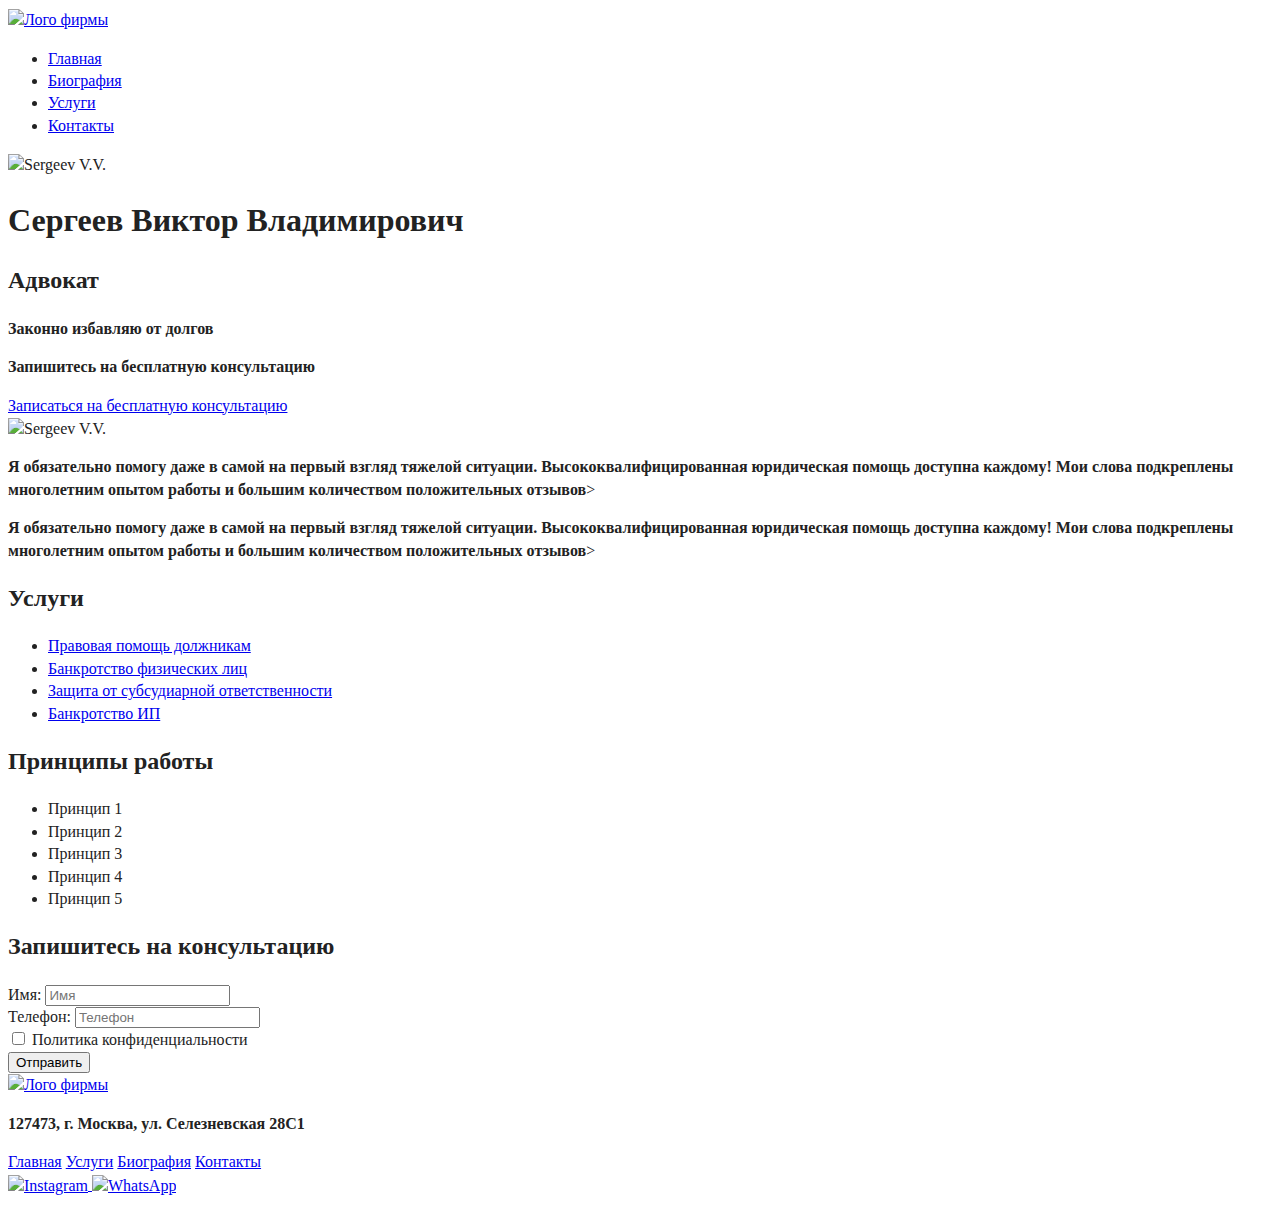
==== index.html @ 3f113989 "index.html edit" ====
<!doctype html>
<html class="no-js" lang="ru">

<head>
  <meta charset="utf-8">
  <meta name="viewport" content="width=device-width, initial-scale=1">
  <title>Ser pravo</title>
  <link rel="stylesheet" href="css/style.css">
  <meta name="description" content="">

  <meta property="og:title" content="">
  <meta property="og:type" content="">
  <meta property="og:url" content="">
  <meta property="og:image" content="">
  <meta property="og:image:alt" content="">

  <link rel="icon" href="/favicon.ico" sizes="any">
  <link rel="icon" href="/icon.svg" type="image/svg+xml">
  <link rel="apple-touch-icon" href="icon.png">

  <link rel="manifest" href="site.webmanifest">
  <meta name="theme-color" content="#fafafa">
</head>

<body class="container">
  <header class="header">
    <div class="box header__top_box">
      <a class="link logo header__logo_lnk" href="index.html">
        <img class="image header__logo_img" src="company_logo.jpg" alt="Лого фирмы">
      </a>
      <nav class="navigation header__nav">
        <ul class="listbox header__nav_ul">
          <li class="listelement header__home_li">
            <a class="link header__home_lnk" href="index.html">Главная</a>
          </li>
          <li class="listelement header__biography_li">
            <a class="link header__biography_lnk" href="biography.html">Биография</a>
          </li>
          <li class="listelement header__services_li">
            <a class="link header__services_lnk" href="services.html">Услуги</a>
          </li>
          <li class="listelement header__contacts_li">
            <a class="link header__contacts_lnk" href="contacts.html">Контакты</a>
          </li>
        </ul>
      </nav>
    </div>
  </header>
  <main>
    <div class="box home__intro_box">
      <div class="frame home__hsplit_frame">
        <img class="image home__intro_person_img" src="person_photo_01.jpg" alt="Sergeev V.V.">
        <div class="content home__intro_content">
          <h1 class="title home__title">Сергеев Виктор Владимирович</h1>
          <h2 class="subtitle home__position">Адвокат</h2>
          <p class="text home__info_1"><strong>Законно избавляю от долгов</strong></p>
          <p class="text home__info_2"><strong>Запишитесь на бесплатную консультацию</strong></p>
          <a class="button home__big_btn" href="#">Записаться на бесплатную консультацию</a>
        </div>
      </div>
    </div>
    <div class="box home__about_box">
      <div class="frame home__hsplit_frame">
        <img class="image home__about_person_img" src="person_photo_02" alt="Sergeev V.V.">
        <div class="content home__about_content">
          <p class="text home__info_1"><strong>Я обязательно помогу даже в самой на первый взгляд тяжелой ситуации. Высококвалифицированная юридическая помощь доступна каждому!
            Мои слова подкреплены многолетним опытом работы и большим количеством положительных отзывов</strong>></p>
          <p class="texzt home__txt_2"><strong>Я обязательно помогу даже в самой на первый взгляд тяжелой ситуации. Высококвалифицированная юридическая помощь доступна каждому!
            Мои слова подкреплены многолетним опытом работы и большим количеством положительных отзывов</strong>></p>
        </div>
      </div>
    </div>
    <section class="section home__section_services">
      <div class="box home__services_box">
        <h2 class="subtitle home__services_title">Услуги</h2>
        <ul class="listbox home__services_ul">
          <li class="listelement home__services_help_li">
            <a class="link home__services_help_lnk" href="services.html#help">Правовая помощь должникам</a>
          </li>
          <li class="listelement home__figure_services_bankrupt_ind_li">
            <a class="link home__services_bankrupt_ind_lnk" href="services.html#bankrupt-ind">Банкротство физических лиц</a>
          </li>
          <li class="listelement home__figure_services_protect_li">
            <a class="link home__services_protect_lnk" href="services.html#protect">Защита от субсудиарной ответственности</a>
          </li>
          <li class="listelement home__figure_services_bankrupt_biz_li">
            <a class="link home__services_bankrupt_biz_lnk" href="services.html#bankrupt-biz">Банкротство ИП</a>
          </li>
        </ul>
      </div>
    </section>
    <section class="section home__section_work_rules">
      <div class="box home__work_rules_box">
        <h2 class="subtitle home__work_rules_title">Принципы работы</h2>
        <ul class="listbox home__work_rules_ul">
          <li class="listelement home__work_rules_li">Принцип 1</li>
          <li class="listelement home__work_rules_li">Принцип 2</li>
          <li class="listelement home__work_rules_li">Принцип 3</li>
          <li class="listelement home__work_rules_li">Принцип 4</li>
          <li class="listelement home__work_rules_li">Принцип 5</li>
        </ul>
      </div>
    </section>
    <section class="section home__section_form">
      <h2 class="subtitle home__form_title">Запишитесь на консультацию</h2>
      <div class="box home__form_box" method="POST" action="">
        <div>
          <label class="label home__form_name_visually-hidden_lbl" for="name">Имя:</label>
          <input class="input home__form_input_name_inpt" type="text" id="name" name="name" placeholder="Имя">
        </div>
        <div>
          <label class="label home__form_phone_visually-hidden_lbl" for="phone">Телефон:</label>
          <input class="input home__form_input_phone_inpt" type="text" id="phone" name="phone" placeholder="Телефон">
        </div>
        <div>
          <input class="label home__form_chbx_lbl" type="checkbox" id="agree" name="agree">
          <label class="input home__form_agree_inpt" for="agree">Политика конфиденциальности</label>
        </div>
        <button class="button form__send_btn" type="submit">Отправить</button>
      </div>
    </section>
  </main>
</body>

<footer class="footer">
  <a class="link logo footer__logo_lnk" href="index.html">
    <img class="image footer__logo_img" src="company_logo.jpg" alt="Лого фирмы">
  </a>
  <p class="text footer__adress"><strong>127473, г. Москва, ул. Селезневская 28С1</strong></p>
  <div class="box footer__links_box">
    <a class="link footer__home_lnk" href="index.html">Главная</a>
    <a class="link footer__services_lnk" href="services.html">Услуги</a>
    <a class="link footer__biography_lnk" href="biography.html">Биография</a>
    <a class="link footer__contacts_lnk" href="contacts.html">Контакты</a>
  </div>
  <div class="box footer_socials_box">
    <a class="link footer__instagram_lnk" href="#">
      <img class="image footer__instagram_img" src="instagram_logo.jpg" alt="Instagram">
    </a>
    <a class="link footer__whatsapp_lnk" href="#">
      <img class="image footer__whatsapp_img" src="whatsapp_logo.jpg" alt="WhatsApp">
    </a>
  </div>
</footer>

</html>
---- css/style.css ----
/*! HTML5 Boilerplate v9.0.1 | MIT License | https://html5boilerplate.com/ */

/* main.css 3.0.0 | MIT License | https://github.com/h5bp/main.css#readme */
/*
 * What follows is the result of much research on cross-browser styling.
 * Credit left inline and big thanks to Nicolas Gallagher, Jonathan Neal,
 * Kroc Camen, and the H5BP dev community and team.
 */

/* ==========================================================================
   Base styles: opinionated defaults
   ========================================================================== */

html {
  color: #222;
  font-size: 1em;
  line-height: 1.4;
}

/*
 * Remove text-shadow in selection highlight:
 * https://twitter.com/miketaylr/status/12228805301
 *
 * Customize the background color to match your design.
 */

::-moz-selection {
  background: #b3d4fc;
  text-shadow: none;
}

::selection {
  background: #b3d4fc;
  text-shadow: none;
}

/*
 * A better looking default horizontal rule
 */

hr {
  display: block;
  height: 1px;
  border: 0;
  border-top: 1px solid #ccc;
  margin: 1em 0;
  padding: 0;
}

/*
 * Remove the gap between audio, canvas, iframes,
 * images, videos and the bottom of their containers:
 * https://github.com/h5bp/html5-boilerplate/issues/440
 */

audio,
canvas,
iframe,
img,
svg,
video {
  vertical-align: middle;
}

/*
 * Remove default fieldset styles.
 */

fieldset {
  border: 0;
  margin: 0;
  padding: 0;
}

/*
 * Allow only vertical resizing of textareas.
 */

textarea {
  resize: vertical;
}

/* ==========================================================================
   Author's custom styles
   ========================================================================== */

/* ==========================================================================
   Helper classes
   ========================================================================== */

/*
 * Hide visually and from screen readers
 */

.hidden,
[hidden] {
  display: none !important;
}

/*
 * Hide only visually, but have it available for screen readers:
 * https://snook.ca/archives/html_and_css/hiding-content-for-accessibility
 *
 * 1. For long content, line feeds are not interpreted as spaces and small width
 *    causes content to wrap 1 word per line:
 *    https://medium.com/@jessebeach/beware-smushed-off-screen-accessible-text-5952a4c2cbfe
 */

.visually-hidden {
  border: 0;
  clip: rect(0, 0, 0, 0);
  height: 1px;
  margin: -1px;
  overflow: hidden;
  padding: 0;
  position: absolute;
  white-space: nowrap;
  width: 1px;
  /* 1 */
}

/*
 * Extends the .visually-hidden class to allow the element
 * to be focusable when navigated to via the keyboard:
 * https://www.drupal.org/node/897638
 */

.visually-hidden.focusable:active,
.visually-hidden.focusable:focus {
  clip: auto;
  height: auto;
  margin: 0;
  overflow: visible;
  position: static;
  white-space: inherit;
  width: auto;
}

/*
 * Hide visually and from screen readers, but maintain layout
 */

.invisible {
  visibility: hidden;
}

/*
 * Clearfix: contain floats
 *
 * The use of `table` rather than `block` is only necessary if using
 * `::before` to contain the top-margins of child elements.
 */

.clearfix::before,
.clearfix::after {
  content: "";
  display: table;
}

.clearfix::after {
  clear: both;
}

/* ==========================================================================
   EXAMPLE Media Queries for Responsive Design.
   These examples override the primary ('mobile first') styles.
   Modify as content requires.
   ========================================================================== */

@media only screen and (min-width: 35em) {
  /* Style adjustments for viewports that meet the condition */
}

@media print,
  (-webkit-min-device-pixel-ratio: 1.25),
  (min-resolution: 1.25dppx),
  (min-resolution: 120dpi) {
  /* Style adjustments for high resolution devices */
}

/* ==========================================================================
   Print styles.
   Inlined to avoid the additional HTTP request:
   https://www.phpied.com/delay-loading-your-print-css/
   ========================================================================== */

@media print {
  *,
  *::before,
  *::after {
    background: #fff !important;
    color: #000 !important;
    /* Black prints faster */
    box-shadow: none !important;
    text-shadow: none !important;
  }

  a,
  a:visited {
    text-decoration: underline;
  }

  a[href]::after {
    content: " (" attr(href) ")";
  }

  abbr[title]::after {
    content: " (" attr(title) ")";
  }

  /*
   * Don't show links that are fragment identifiers,
   * or use the `javascript:` pseudo protocol
   */
  a[href^="#"]::after,
  a[href^="javascript:"]::after {
    content: "";
  }

  pre {
    white-space: pre-wrap !important;
  }

  pre,
  blockquote {
    border: 1px solid #999;
    page-break-inside: avoid;
  }

  tr,
  img {
    page-break-inside: avoid;
  }

  p,
  h2,
  h3 {
    orphans: 3;
    widows: 3;
  }

  h2,
  h3 {
    page-break-after: avoid;
  }
}
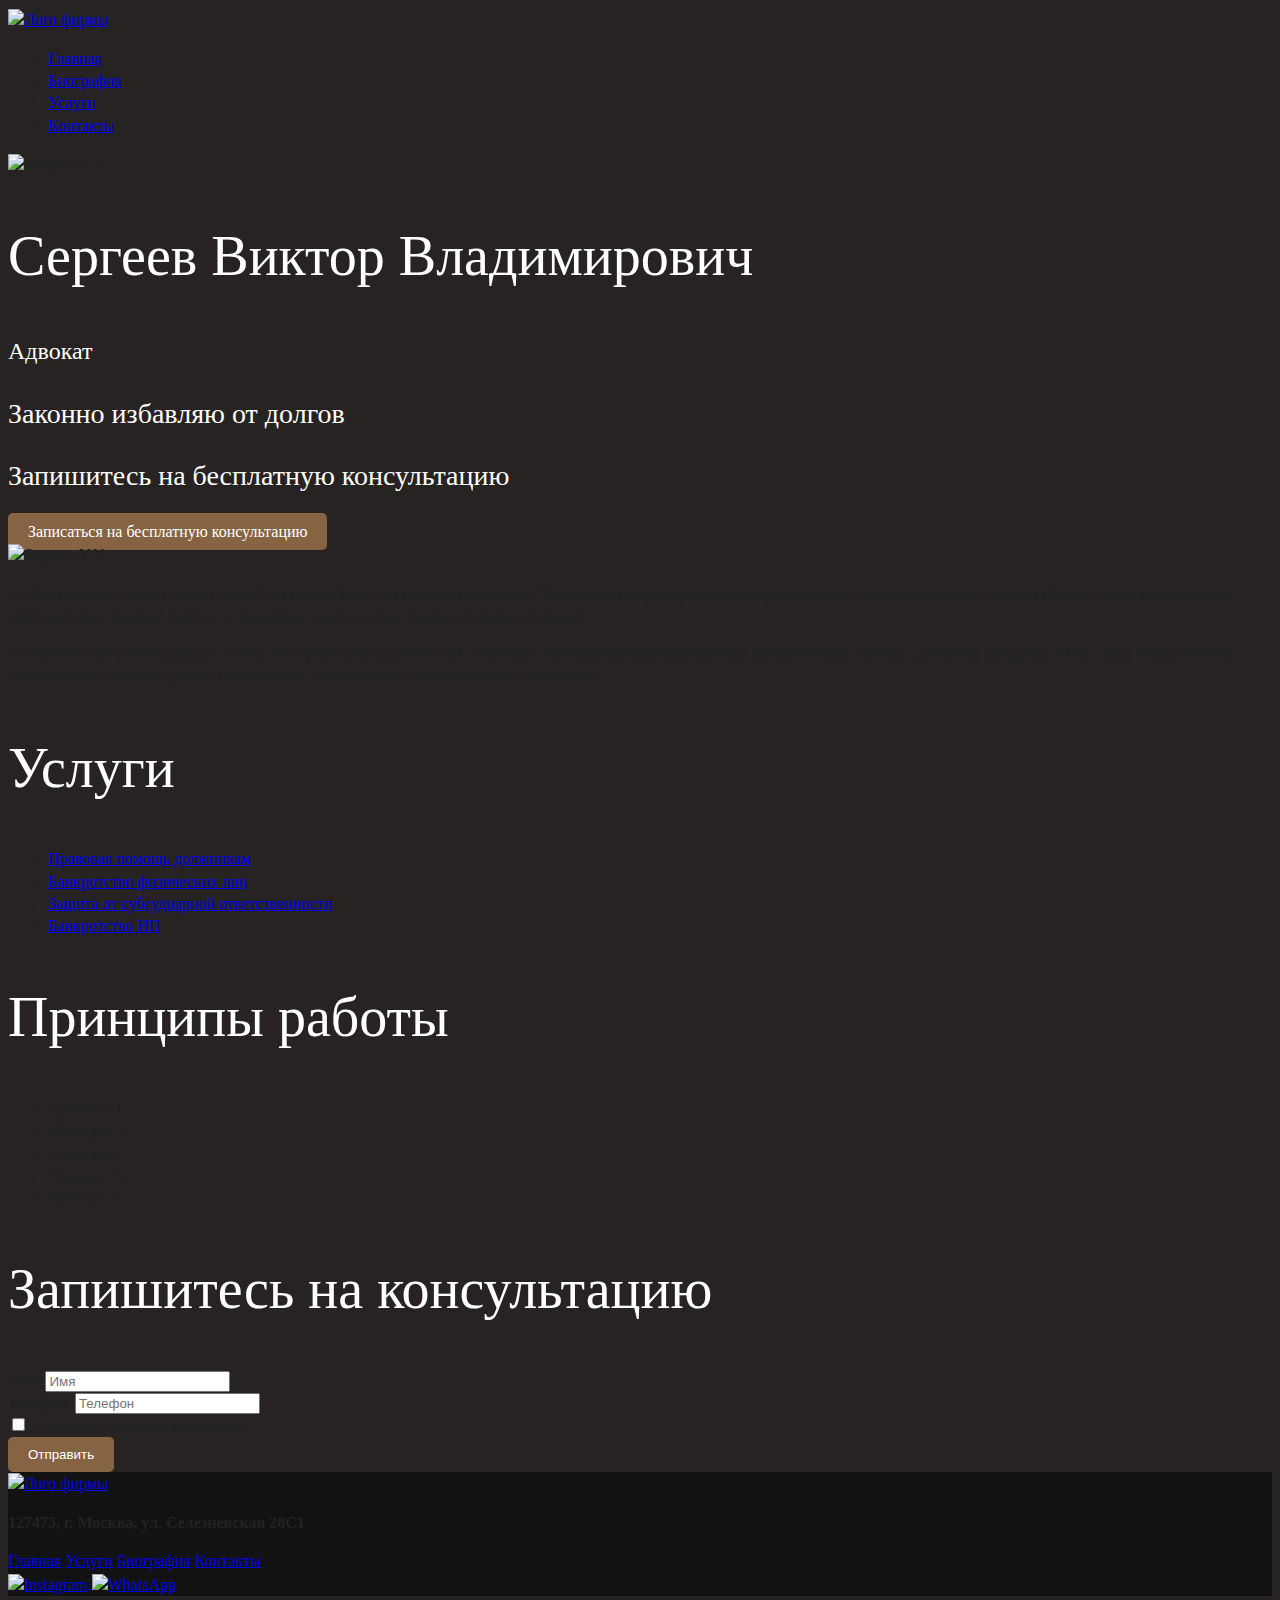
==== commit 7b07281d: "style edit" ====
--- a/index.html
+++ b/index.html
@@ -24,97 +24,97 @@
 
 <body class="container">
   <header class="header">
-    <div class="box header__top_box">
-      <a class="link logo header__logo_lnk" href="index.html">
-        <img class="image header__logo_img" src="company_logo.jpg" alt="Лого фирмы">
+    <div class="header__top_box">
+      <a class="header__logo_lnk" href="index.html">
+        <img class="header__logo_img" src="company_logo.jpg" alt="Лого фирмы">
       </a>
-      <nav class="navigation header__nav">
-        <ul class="listbox header__nav_ul">
-          <li class="listelement header__home_li">
-            <a class="link header__home_lnk" href="index.html">Главная</a>
+      <nav class="header__navigation">
+        <ul class="header__navigation_ul">
+          <li class="header__home_li">
+            <a class="header__home_lnk" href="index.html">Главная</a>
           </li>
-          <li class="listelement header__biography_li">
-            <a class="link header__biography_lnk" href="biography.html">Биография</a>
+          <li class="header__biography_li">
+            <a class="header__biography_lnk" href="biography.html">Биография</a>
           </li>
-          <li class="listelement header__services_li">
-            <a class="link header__services_lnk" href="services.html">Услуги</a>
+          <li class="header__services_li">
+            <a class="header__services_lnk" href="services.html">Услуги</a>
           </li>
-          <li class="listelement header__contacts_li">
-            <a class="link header__contacts_lnk" href="contacts.html">Контакты</a>
+          <li class="header__contacts_li">
+            <a class="header__contacts_lnk" href="contacts.html">Контакты</a>
           </li>
         </ul>
       </nav>
     </div>
   </header>
   <main>
-    <div class="box home__intro_box">
-      <div class="frame home__hsplit_frame">
-        <img class="image home__intro_person_img" src="person_photo_01.jpg" alt="Sergeev V.V.">
-        <div class="content home__intro_content">
-          <h1 class="title home__title">Сергеев Виктор Владимирович</h1>
-          <h2 class="subtitle home__position">Адвокат</h2>
-          <p class="text home__info_1"><strong>Законно избавляю от долгов</strong></p>
-          <p class="text home__info_2"><strong>Запишитесь на бесплатную консультацию</strong></p>
+    <div class="home__intro_box">
+      <div class="home__hsplit_frame">
+        <img class="home__intro_person_img" src="person_photo_01.jpg" alt="Sergeev V.V.">
+        <div class="home__intro_content">
+          <h2 class="home__title">Сергеев Виктор Владимирович</h2>
+          <h4 class="home__position">Адвокат</h4>
+          <h3 class="home__info_1">Законно избавляю от долгов</h3>
+          <h3 class="home__info_2">Запишитесь на бесплатную консультацию</h3>
           <a class="button home__big_btn" href="#">Записаться на бесплатную консультацию</a>
         </div>
       </div>
     </div>
-    <div class="box home__about_box">
-      <div class="frame home__hsplit_frame">
-        <img class="image home__about_person_img" src="person_photo_02" alt="Sergeev V.V.">
-        <div class="content home__about_content">
-          <p class="text home__info_1"><strong>Я обязательно помогу даже в самой на первый взгляд тяжелой ситуации. Высококвалифицированная юридическая помощь доступна каждому!
+    <div class="home__about_box">
+      <div class="home__hsplit_frame">
+        <img class="home__about_person_img" src="person_photo_02" alt="Sergeev V.V.">
+        <div class="home__about_content">
+          <p class="content home__info_1"><strong>Я обязательно помогу даже в самой на первый взгляд тяжелой ситуации. Высококвалифицированная юридическая помощь доступна каждому!
             Мои слова подкреплены многолетним опытом работы и большим количеством положительных отзывов</strong>></p>
-          <p class="texzt home__txt_2"><strong>Я обязательно помогу даже в самой на первый взгляд тяжелой ситуации. Высококвалифицированная юридическая помощь доступна каждому!
+          <p class="content home__txt_2"><strong>Я обязательно помогу даже в самой на первый взгляд тяжелой ситуации. Высококвалифицированная юридическая помощь доступна каждому!
             Мои слова подкреплены многолетним опытом работы и большим количеством положительных отзывов</strong>></p>
         </div>
       </div>
     </div>
-    <section class="section home__section_services">
-      <div class="box home__services_box">
-        <h2 class="subtitle home__services_title">Услуги</h2>
-        <ul class="listbox home__services_ul">
-          <li class="listelement home__services_help_li">
-            <a class="link home__services_help_lnk" href="services.html#help">Правовая помощь должникам</a>
+    <section class="home__section_services">
+      <div class="home__services_box">
+        <h2 class="home__services_title">Услуги</h2>
+        <ul class="home__services_ul">
+          <li class="home__services_help_li">
+            <a class="home__services_help_lnk" href="services.html#help">Правовая помощь должникам</a>
           </li>
-          <li class="listelement home__figure_services_bankrupt_ind_li">
-            <a class="link home__services_bankrupt_ind_lnk" href="services.html#bankrupt-ind">Банкротство физических лиц</a>
+          <li class="home__figure_services_bankrupt_ind_li">
+            <a class="home__services_bankrupt_ind_lnk" href="services.html#bankrupt-ind">Банкротство физических лиц</a>
           </li>
-          <li class="listelement home__figure_services_protect_li">
-            <a class="link home__services_protect_lnk" href="services.html#protect">Защита от субсудиарной ответственности</a>
+          <li class="home__figure_services_protect_li">
+            <a class="home__services_protect_lnk" href="services.html#protect">Защита от субсудиарной ответственности</a>
           </li>
-          <li class="listelement home__figure_services_bankrupt_biz_li">
-            <a class="link home__services_bankrupt_biz_lnk" href="services.html#bankrupt-biz">Банкротство ИП</a>
+          <li class="home__figure_services_bankrupt_biz_li">
+            <a class="home__services_bankrupt_biz_lnk" href="services.html#bankrupt-biz">Банкротство ИП</a>
           </li>
         </ul>
       </div>
     </section>
-    <section class="section home__section_work_rules">
-      <div class="box home__work_rules_box">
-        <h2 class="subtitle home__work_rules_title">Принципы работы</h2>
-        <ul class="listbox home__work_rules_ul">
-          <li class="listelement home__work_rules_li">Принцип 1</li>
-          <li class="listelement home__work_rules_li">Принцип 2</li>
-          <li class="listelement home__work_rules_li">Принцип 3</li>
-          <li class="listelement home__work_rules_li">Принцип 4</li>
-          <li class="listelement home__work_rules_li">Принцип 5</li>
+    <section class="home__section_work_rules">
+      <div class="home__work_rules_box">
+        <h2 class="home__work_rules_title">Принципы работы</h2>
+        <ul class="home__work_rules_ul">
+          <li class="home__work_rules_li">Принцип 1</li>
+          <li class="home__work_rules_li">Принцип 2</li>
+          <li class="home__work_rules_li">Принцип 3</li>
+          <li class="home__work_rules_li">Принцип 4</li>
+          <li class="home__work_rules_li">Принцип 5</li>
         </ul>
       </div>
     </section>
-    <section class="section home__section_form">
-      <h2 class="subtitle home__form_title">Запишитесь на консультацию</h2>
-      <div class="box home__form_box" method="POST" action="">
+    <section class="home__section_form">
+      <h2 class="home__form_title">Запишитесь на консультацию</h2>
+      <div class="home__form_box" method="POST" action="">
         <div>
-          <label class="label home__form_name_visually-hidden_lbl" for="name">Имя:</label>
-          <input class="input home__form_input_name_inpt" type="text" id="name" name="name" placeholder="Имя">
+          <label class="home__form_name_visually-hidden_lbl" for="name">Имя:</label>
+          <input class="home__form_input_name_inpt" type="text" id="name" name="name" placeholder="Имя">
         </div>
         <div>
-          <label class="label home__form_phone_visually-hidden_lbl" for="phone">Телефон:</label>
-          <input class="input home__form_input_phone_inpt" type="text" id="phone" name="phone" placeholder="Телефон">
+          <label class="home__form_phone_visually-hidden_lbl" for="phone">Телефон:</label>
+          <input class="home__form_input_phone_inpt" type="text" id="phone" name="phone" placeholder="Телефон">
         </div>
         <div>
-          <input class="label home__form_chbx_lbl" type="checkbox" id="agree" name="agree">
-          <label class="input home__form_agree_inpt" for="agree">Политика конфиденциальности</label>
+          <input class="home__form_chbx_lbl" type="checkbox" id="agree" name="agree">
+          <label class="home__form_agree_inpt" for="agree">Политика конфиденциальности</label>
         </div>
         <button class="button form__send_btn" type="submit">Отправить</button>
       </div>
@@ -123,22 +123,22 @@
 </body>
 
 <footer class="footer">
-  <a class="link logo footer__logo_lnk" href="index.html">
-    <img class="image footer__logo_img" src="company_logo.jpg" alt="Лого фирмы">
+  <a class="footer__logo_lnk" href="index.html">
+    <img class="footer__logo_img" src="company_logo.jpg" alt="Лого фирмы">
   </a>
-  <p class="text footer__adress"><strong>127473, г. Москва, ул. Селезневская 28С1</strong></p>
-  <div class="box footer__links_box">
-    <a class="link footer__home_lnk" href="index.html">Главная</a>
-    <a class="link footer__services_lnk" href="services.html">Услуги</a>
-    <a class="link footer__biography_lnk" href="biography.html">Биография</a>
-    <a class="link footer__contacts_lnk" href="contacts.html">Контакты</a>
+  <p class="footer__adress"><strong>127473, г. Москва, ул. Селезневская 28С1</strong></p>
+  <div class="footer__links_box">
+    <a class="footer__home_lnk" href="index.html">Главная</a>
+    <a class="footer__services_lnk" href="services.html">Услуги</a>
+    <a class="footer__biography_lnk" href="biography.html">Биография</a>
+    <a class="footer__contacts_lnk" href="contacts.html">Контакты</a>
   </div>
-  <div class="box footer_socials_box">
-    <a class="link footer__instagram_lnk" href="#">
-      <img class="image footer__instagram_img" src="instagram_logo.jpg" alt="Instagram">
+  <div class="footer_socials_box">
+    <a class="footer__instagram_lnk" href="#">
+      <img class="footer__instagram_img" src="instagram_logo.jpg" alt="Instagram">
     </a>
-    <a class="link footer__whatsapp_lnk" href="#">
-      <img class="image footer__whatsapp_img" src="whatsapp_logo.jpg" alt="WhatsApp">
+    <a class="footer__whatsapp_lnk" href="#">
+      <img class="footer__whatsapp_img" src="whatsapp_logo.jpg" alt="WhatsApp">
     </a>
   </div>
 </footer>
--- a/css/style.css
+++ b/css/style.css
@@ -16,6 +16,63 @@
   font-size: 1em;
   line-height: 1.4;
 }
+
+body {
+  background-color: #262322;
+}
+
+h2 {
+  font-family: 'Cormorant', serif;
+  font-weight: 400;
+  font-size: 56px;
+  line-height: 1.2;
+  color: #FFFFFF;
+}
+
+h4 {
+  font-family: 'Cormorant SC', serif;
+  font-weight: 400;
+  font-size: 24px;
+  line-height: 1.2;
+  Paragraph: 10px;
+  color: #FFFFFF;
+}
+
+h3 {
+  font-family: 'Cormorant SC', serif;
+  font-weight: 400;
+  font-size: 28px;
+  line-height: 1.2;
+  Paragraph: 10px;
+  color: #FFFFFF;
+}
+
+content {
+  font-family: 'Cormorant SC', serif;
+  font-weight: 400;
+  font-size: 16px;
+  line-height: 1.2;
+  Paragraph: 10px;
+  color: #FFFFFF;
+}
+
+.button {
+  background-color: #866343;
+  color: white;
+  padding: 10px 20px;
+  text-decoration: none;
+  border: none;
+  border-radius: 5px;
+}
+
+.button:hover {
+  background-color: #674C33;
+}
+.footer {
+  background-color: #121212;
+}
+
+
 
 /*
  * Remove text-shadow in selection highlight:
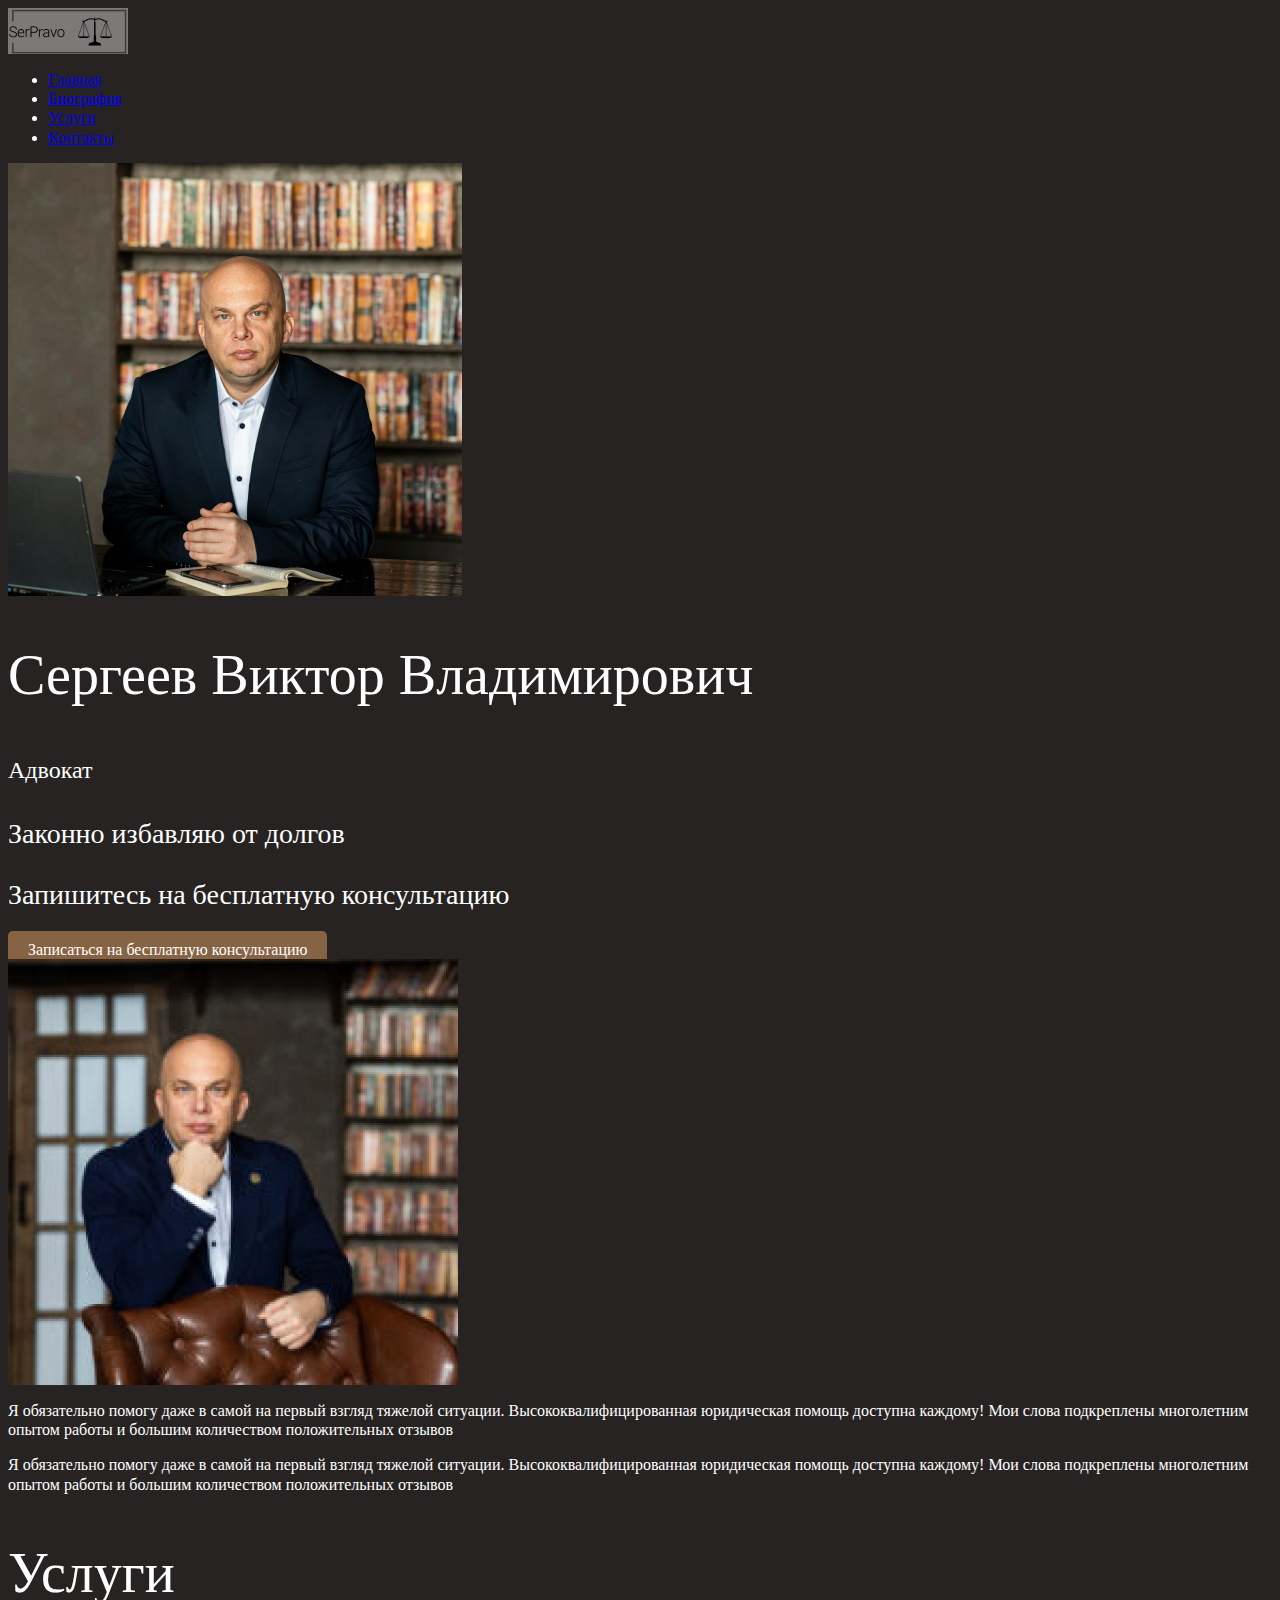
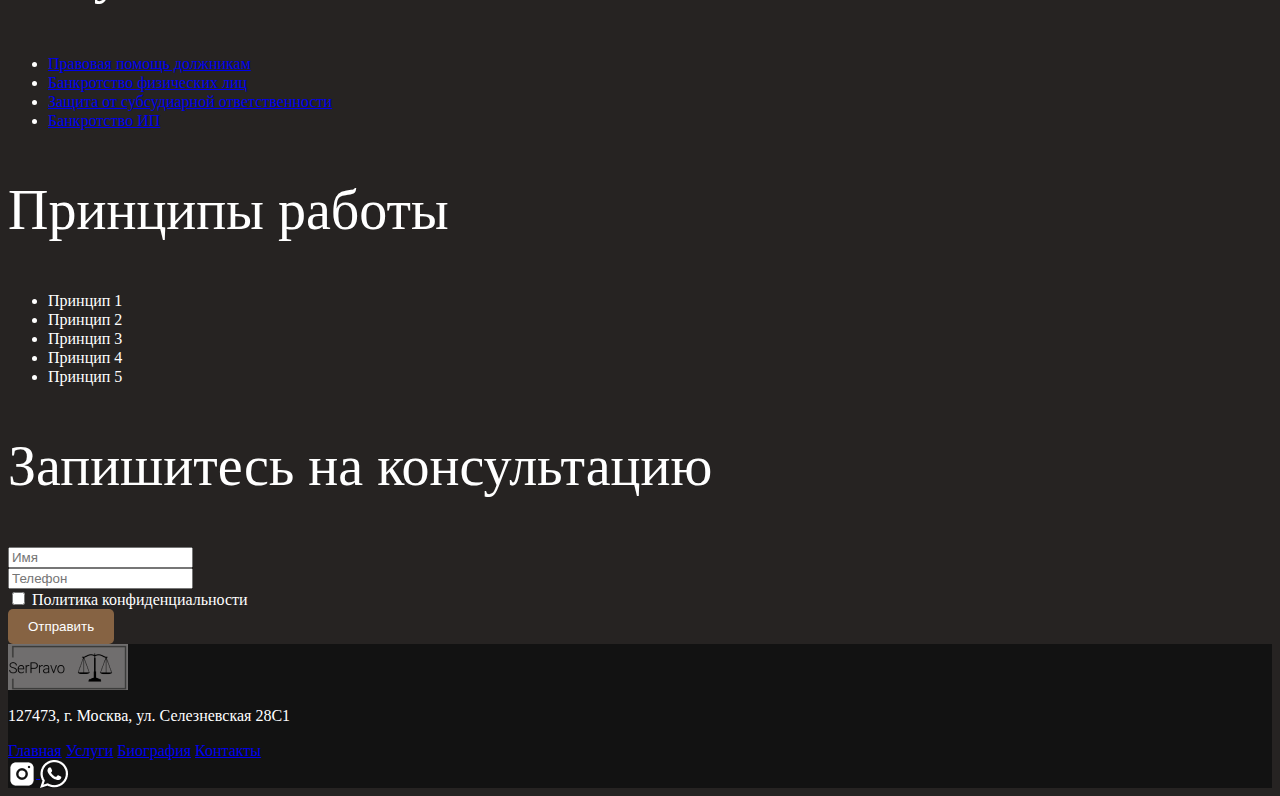
==== commit 103389ad: "editing" ====
--- a/index.html
+++ b/index.html
@@ -14,131 +14,129 @@
   <meta property="og:image" content="">
   <meta property="og:image:alt" content="">
 
-  <link rel="icon" href="/favicon.ico" sizes="any">
-  <link rel="icon" href="/icon.svg" type="image/svg+xml">
-  <link rel="apple-touch-icon" href="icon.png">
+  <link rel="icon" href="img/favicon.ico" sizes="any">
+  <link rel="icon" href="img/icon.svg" type="image/svg+xml">
+  <link rel="apple-touch-icon" href="img/icon.png">
 
   <link rel="manifest" href="site.webmanifest">
   <meta name="theme-color" content="#fafafa">
 </head>
 
-<body class="container">
+<body class="body">
   <header class="header">
-    <div class="header__top_box">
-      <a class="header__logo_lnk" href="index.html">
-        <img class="header__logo_img" src="company_logo.jpg" alt="Лого фирмы">
+    <div class="header__container">
+      <a class="header__logo_link" href="index.html">
+        <img class="header__logo_img" src="img/logo.png" alt="Лого фирмы" width="120" height="46">
       </a>
       <nav class="header__navigation">
-        <ul class="header__navigation_ul">
-          <li class="header__home_li">
-            <a class="header__home_lnk" href="index.html">Главная</a>
+        <ul class="header__navigation_list">
+          <li class="header__navigation_item">
+            <a class="header_link" href="index.html">Главная</a>
           </li>
-          <li class="header__biography_li">
-            <a class="header__biography_lnk" href="biography.html">Биография</a>
+          <li class="header__biography_item">
+            <a class="header__link" href="biography.html">Биография</a>
           </li>
-          <li class="header__services_li">
-            <a class="header__services_lnk" href="services.html">Услуги</a>
+          <li class="header__services_item">
+            <a class="header__link" href="services.html">Услуги</a>
           </li>
-          <li class="header__contacts_li">
-            <a class="header__contacts_lnk" href="contacts.html">Контакты</a>
+          <li class="header__contacts_item">
+            <a class="header__link" href="contacts.html">Контакты</a>
           </li>
         </ul>
       </nav>
     </div>
   </header>
   <main>
-    <div class="home__intro_box">
-      <div class="home__hsplit_frame">
-        <img class="home__intro_person_img" src="person_photo_01.jpg" alt="Sergeev V.V.">
-        <div class="home__intro_content">
-          <h2 class="home__title">Сергеев Виктор Владимирович</h2>
-          <h4 class="home__position">Адвокат</h4>
-          <h3 class="home__info_1">Законно избавляю от долгов</h3>
-          <h3 class="home__info_2">Запишитесь на бесплатную консультацию</h3>
-          <a class="button home__big_btn" href="#">Записаться на бесплатную консультацию</a>
+    <div class="intro">
+      <div class="intro__container">
+        <img class="intro__image" src="img/person_01.jpg" alt="Sergeev V.V." width="454" height="433">
+        <div class="intro__content">
+          <h2 class="introe__title">Сергеев Виктор Владимирович</h2>
+          <h4 class="introe__position">Адвокат</h4>
+          <h3 class="intro__info">Законно избавляю от долгов</h3>
+          <h3 class="intro__info">Запишитесь на бесплатную консультацию</h3>
+          <a class="button intro__button" href="#">Записаться на бесплатную консультацию</a>
         </div>
       </div>
     </div>
-    <div class="home__about_box">
-      <div class="home__hsplit_frame">
-        <img class="home__about_person_img" src="person_photo_02" alt="Sergeev V.V.">
-        <div class="home__about_content">
-          <p class="content home__info_1"><strong>Я обязательно помогу даже в самой на первый взгляд тяжелой ситуации. Высококвалифицированная юридическая помощь доступна каждому!
-            Мои слова подкреплены многолетним опытом работы и большим количеством положительных отзывов</strong>></p>
-          <p class="content home__txt_2"><strong>Я обязательно помогу даже в самой на первый взгляд тяжелой ситуации. Высококвалифицированная юридическая помощь доступна каждому!
-            Мои слова подкреплены многолетним опытом работы и большим количеством положительных отзывов</strong>></p>
+    <div class="about">
+      <div class="about__container">
+        <img class="about__image" src="img/person_02.jpg" alt="Sergeev V.V.">
+        <div class="about__content">
+          <p class="about__info">Я обязательно помогу даже в самой на первый взгляд тяжелой ситуации. Высококвалифицированная юридическая помощь доступна каждому!
+            Мои слова подкреплены многолетним опытом работы и большим количеством положительных отзывов</p>
+          <p class="about__info">Я обязательно помогу даже в самой на первый взгляд тяжелой ситуации. Высококвалифицированная юридическая помощь доступна каждому!
+            Мои слова подкреплены многолетним опытом работы и большим количеством положительных отзывов</p>
         </div>
       </div>
     </div>
-    <section class="home__section_services">
-      <div class="home__services_box">
-        <h2 class="home__services_title">Услуги</h2>
-        <ul class="home__services_ul">
-          <li class="home__services_help_li">
-            <a class="home__services_help_lnk" href="services.html#help">Правовая помощь должникам</a>
+    <section class="advantages">
+      <div class="advantages__container">
+        <h2 class="advantages__title">Услуги</h2>
+        <ul class="advantages__list">
+          <li class="advantages__item advantages__item--help">
+            <a class="advantages__link" href="services.html#help">Правовая помощь должникам</a>
           </li>
-          <li class="home__figure_services_bankrupt_ind_li">
-            <a class="home__services_bankrupt_ind_lnk" href="services.html#bankrupt-ind">Банкротство физических лиц</a>
+          <li class="advantages__item advantages__item--bankrupt_ind">
+            <a class="advantages__link" href="services.html#bankrupt-ind">Банкротство физических лиц</a>
           </li>
-          <li class="home__figure_services_protect_li">
-            <a class="home__services_protect_lnk" href="services.html#protect">Защита от субсудиарной ответственности</a>
+          <li class="advantages__item advantages__item--protect">
+            <a class="advantages__link" href="services.html#protect">Защита от субсудиарной ответственности</a>
           </li>
-          <li class="home__figure_services_bankrupt_biz_li">
-            <a class="home__services_bankrupt_biz_lnk" href="services.html#bankrupt-biz">Банкротство ИП</a>
+          <li class="advantages__item advantages__item--bankrupt_biz">
+            <a class="advantages__link" href="services.html#bankrupt-biz">Банкротство ИП</a>
           </li>
         </ul>
       </div>
     </section>
-    <section class="home__section_work_rules">
-      <div class="home__work_rules_box">
-        <h2 class="home__work_rules_title">Принципы работы</h2>
-        <ul class="home__work_rules_ul">
-          <li class="home__work_rules_li">Принцип 1</li>
-          <li class="home__work_rules_li">Принцип 2</li>
-          <li class="home__work_rules_li">Принцип 3</li>
-          <li class="home__work_rules_li">Принцип 4</li>
-          <li class="home__work_rules_li">Принцип 5</li>
+    <section class="rules">
+      <div class="rules_container">
+        <h2 class="rules__title">Принципы работы</h2>
+        <ul class="rules__list">
+          <li class="rules__item">Принцип 1</li>
+          <li class="rules__item">Принцип 2</li>
+          <li class="rules__item">Принцип 3</li>
+          <li class="rules__item">Принцип 4</li>
+          <li class="rules__item">Принцип 5</li>
         </ul>
       </div>
     </section>
-    <section class="home__section_form">
-      <h2 class="home__form_title">Запишитесь на консультацию</h2>
-      <div class="home__form_box" method="POST" action="">
-        <div>
-          <label class="home__form_name_visually-hidden_lbl" for="name">Имя:</label>
-          <input class="home__form_input_name_inpt" type="text" id="name" name="name" placeholder="Имя">
+    <form class="form" method="POST" action="">
+      <h2 class="form__title">Запишитесь на консультацию</h2>
+        <div class="form__content">
+          <label class="visually-hidden" for="name">Имя:</label>
+          <input class="form__input" type="text" id="name" name="name" placeholder="Имя">
         </div>
-        <div>
-          <label class="home__form_phone_visually-hidden_lbl" for="phone">Телефон:</label>
-          <input class="home__form_input_phone_inpt" type="text" id="phone" name="phone" placeholder="Телефон">
+        <div class="form__content">
+          <label class="visually-hidden" for="phone">Телефон:</label>
+          <input class="form__input" type="text" id="phone" name="phone" placeholder="Телефон">
         </div>
-        <div>
-          <input class="home__form_chbx_lbl" type="checkbox" id="agree" name="agree">
-          <label class="home__form_agree_inpt" for="agree">Политика конфиденциальности</label>
+        <div class="form__content">
+          <input class="form__checkbox" type="checkbox" id="agree" name="agree">
+          <label class="form__input" for="agree">Политика конфиденциальности</label>
         </div>
-        <button class="button form__send_btn" type="submit">Отправить</button>
-      </div>
-    </section>
+        <button class="button form__button" type="submit">Отправить</button>
+    </form>
   </main>
 </body>
 
 <footer class="footer">
-  <a class="footer__logo_lnk" href="index.html">
-    <img class="footer__logo_img" src="company_logo.jpg" alt="Лого фирмы">
+  <a class="footer__logo_link" href="index.html">
+    <img class="footer__logo_img" src="img/logo.png" alt="Лого фирмы">
   </a>
-  <p class="footer__adress"><strong>127473, г. Москва, ул. Селезневская 28С1</strong></p>
-  <div class="footer__links_box">
-    <a class="footer__home_lnk" href="index.html">Главная</a>
-    <a class="footer__services_lnk" href="services.html">Услуги</a>
-    <a class="footer__biography_lnk" href="biography.html">Биография</a>
-    <a class="footer__contacts_lnk" href="contacts.html">Контакты</a>
+  <p class="footer__adress">127473, г. Москва, ул. Селезневская 28С1</p>
+  <div class="footer__links_container">
+    <a class="footer__link" href="index.html">Главная</a>
+    <a class="footer__link" href="services.html">Услуги</a>
+    <a class="footer__link" href="biography.html">Биография</a>
+    <a class="footer__link" href="contacts.html">Контакты</a>
   </div>
-  <div class="footer_socials_box">
-    <a class="footer__instagram_lnk" href="#">
-      <img class="footer__instagram_img" src="instagram_logo.jpg" alt="Instagram">
+  <div class="footer_socials">
+    <a class="footer__instagram_link" href="#">
+      <img class="footer__instagram_image" src="img/instagram_icon.png" alt="Instagram">
     </a>
-    <a class="footer__whatsapp_lnk" href="#">
-      <img class="footer__whatsapp_img" src="whatsapp_logo.jpg" alt="WhatsApp">
+    <a class="footer__whatsapp_link" href="#">
+      <img class="footer__whatsapp_image" src="img/whatsapp-icon.png" alt="WhatsApp">
     </a>
   </div>
 </footer>
--- a/css/style.css
+++ b/css/style.css
@@ -18,42 +18,35 @@
 }
 
 body {
+  <!-- ���������� ������ googlefonts ��� �������� -->
+  font-family: 'Cormorant SC', serif;
   background-color: #262322;
+  color: #FFFFFF;
+  line-height: 1.2;
 }
 
 h2 {
   font-family: 'Cormorant', serif;
   font-weight: 400;
   font-size: 56px;
-  line-height: 1.2;
-  color: #FFFFFF;
 }
 
 h4 {
-  font-family: 'Cormorant SC', serif;
   font-weight: 400;
   font-size: 24px;
-  line-height: 1.2;
   Paragraph: 10px;
-  color: #FFFFFF;
 }
 
 h3 {
-  font-family: 'Cormorant SC', serif;
   font-weight: 400;
   font-size: 28px;
-  line-height: 1.2;
   Paragraph: 10px;
-  color: #FFFFFF;
 }
 
 content {
-  font-family: 'Cormorant SC', serif;
   font-weight: 400;
   font-size: 16px;
-  line-height: 1.2;
   Paragraph: 10px;
-  color: #FFFFFF;
 }
 
 .button {
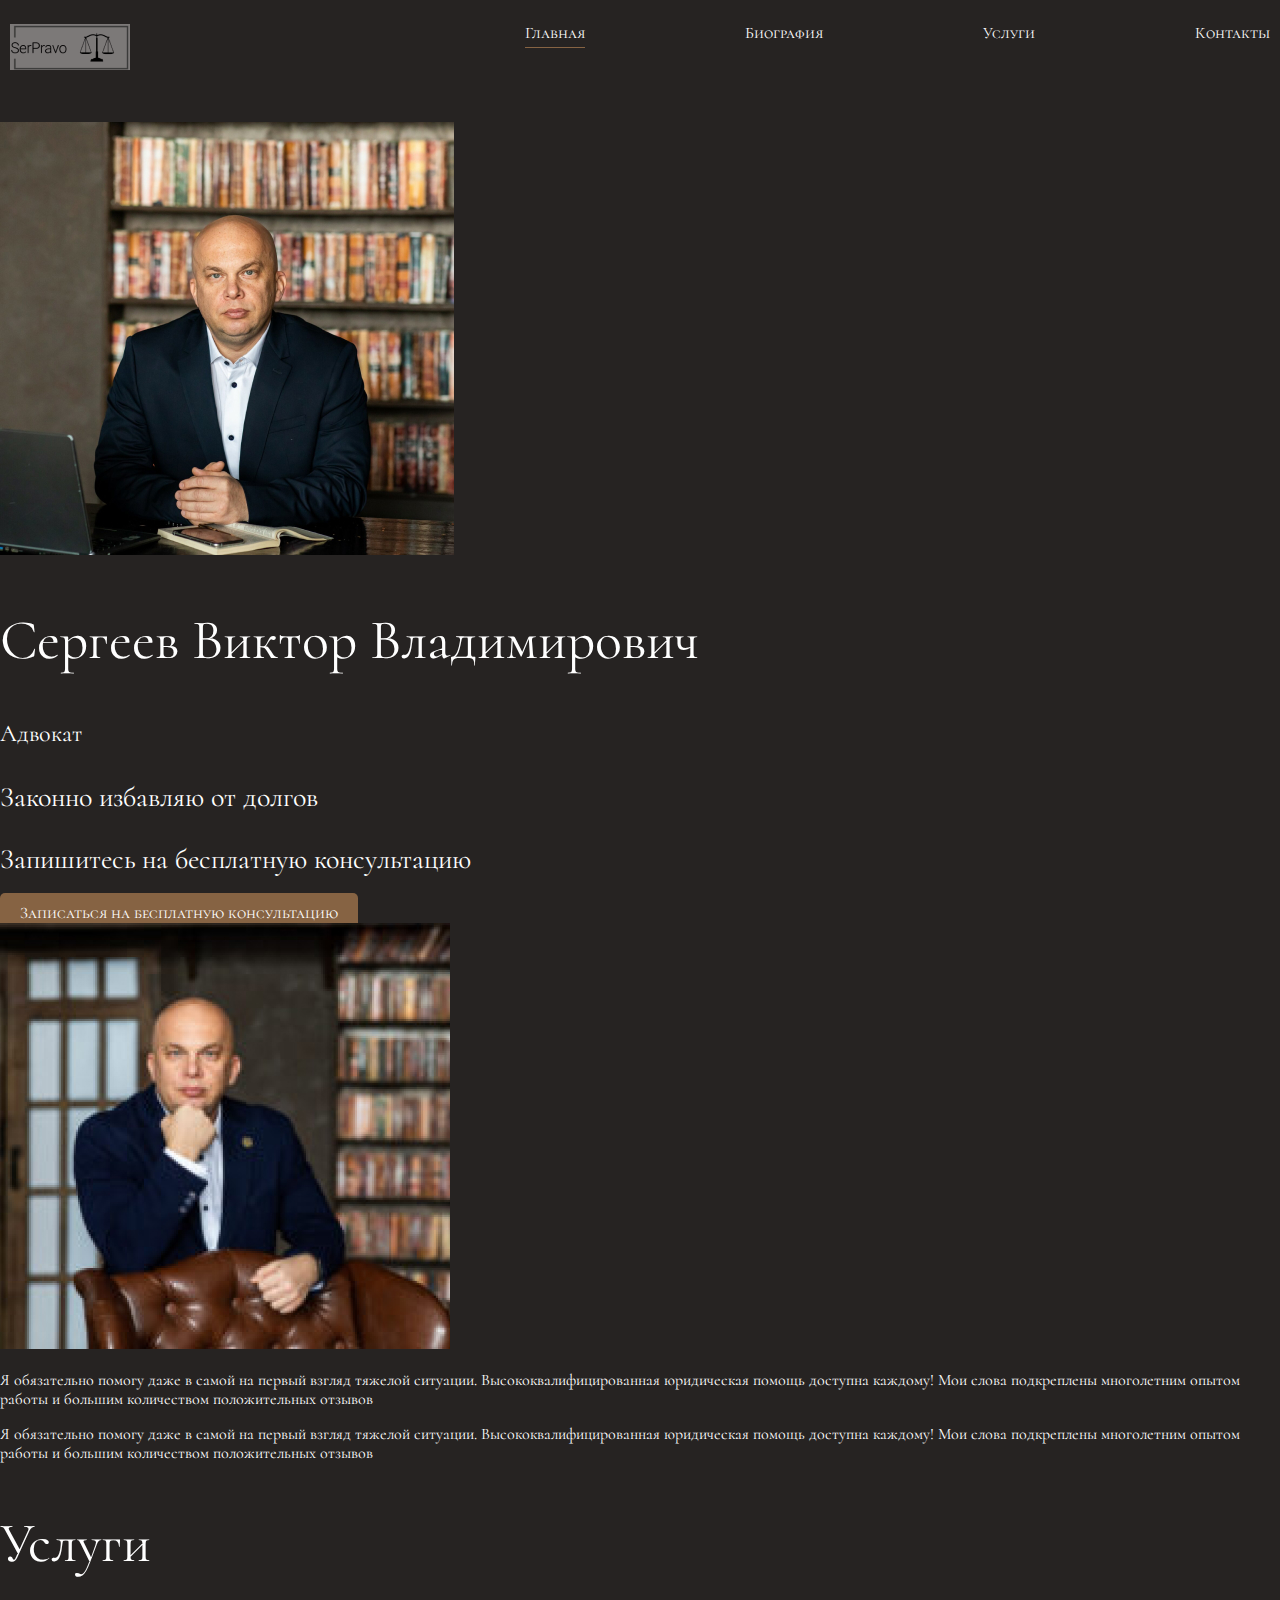
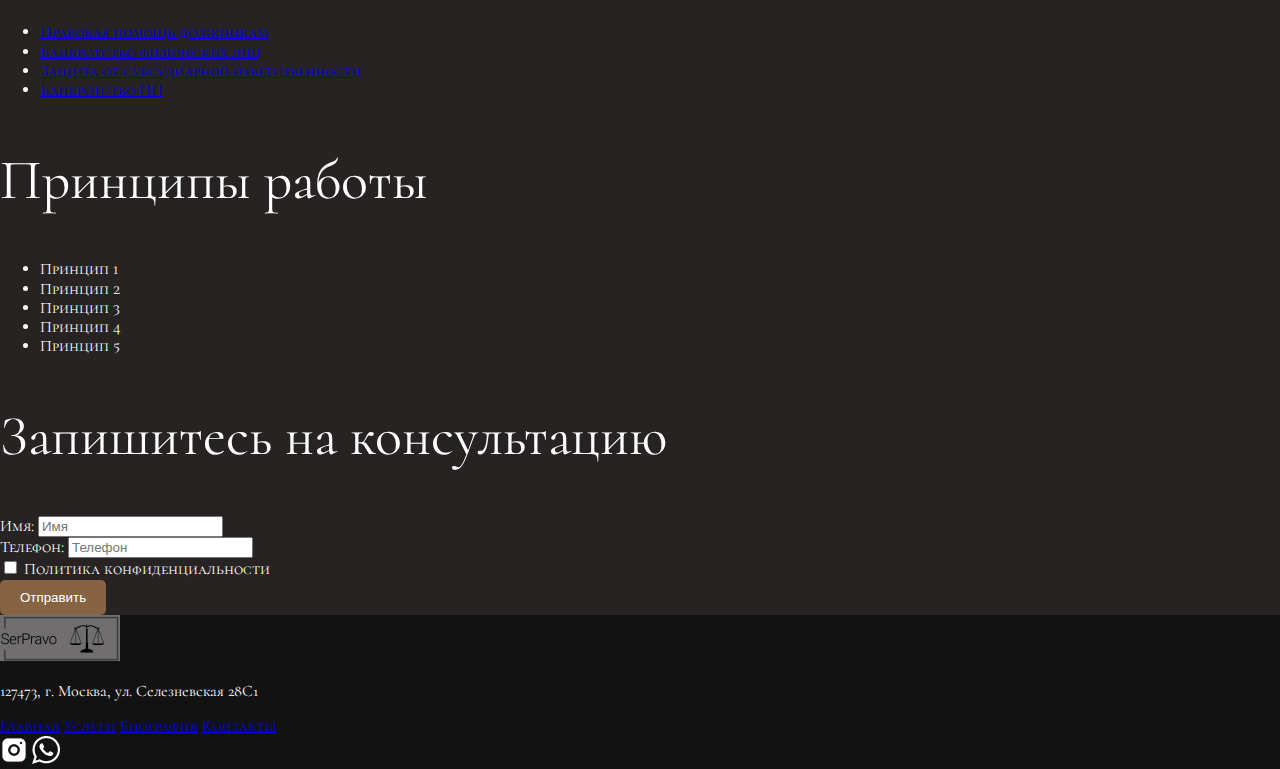
==== commit 582f6dfb: "editing css" ====
--- a/index.html
+++ b/index.html
@@ -5,33 +5,29 @@
   <meta charset="utf-8">
   <meta name="viewport" content="width=device-width, initial-scale=1">
   <title>Ser pravo</title>
+
+  <link rel="preconnect" href="https://fonts.googleapis.com">
+  <link rel="preconnect" href="https://fonts.gstatic.com" crossorigin>
+  <link href="https://fonts.googleapis.com/css2?family=Cormorant+SC:wght@300;400;500;600;700&family=Cormorant:ital,wght@0,300..700;1,300..700&display=swap" rel="stylesheet">
+
   <link rel="stylesheet" href="css/style.css">
   <meta name="description" content="">
-
-  <meta property="og:title" content="">
-  <meta property="og:type" content="">
-  <meta property="og:url" content="">
-  <meta property="og:image" content="">
-  <meta property="og:image:alt" content="">
 
   <link rel="icon" href="img/favicon.ico" sizes="any">
   <link rel="icon" href="img/icon.svg" type="image/svg+xml">
   <link rel="apple-touch-icon" href="img/icon.png">
-
-  <link rel="manifest" href="site.webmanifest">
-  <meta name="theme-color" content="#fafafa">
 </head>
 
 <body class="body">
   <header class="header">
     <div class="header__container">
       <a class="header__logo_link" href="index.html">
-        <img class="header__logo_img" src="img/logo.png" alt="Лого фирмы" width="120" height="46">
+        <img class="header__logo_img" src="img/logo.png" srcset="img/location_icon@2x.png 2x" width="120" height="46" alt="Лого фирмы">
       </a>
       <nav class="header__navigation">
         <ul class="header__navigation_list">
           <li class="header__navigation_item">
-            <a class="header_link" href="index.html">Главная</a>
+            <a class="header__link header__link--active" href="index.html">Главная</a>
           </li>
           <li class="header__biography_item">
             <a class="header__link" href="biography.html">Биография</a>
@@ -49,7 +45,7 @@
   <main>
     <div class="intro">
       <div class="intro__container">
-        <img class="intro__image" src="img/person_01.jpg" alt="Sergeev V.V." width="454" height="433">
+        <img class="intro__image" src="img/person_01.jpg" width="454" height="433" alt="Sergeev V.V." >
         <div class="intro__content">
           <h2 class="introe__title">Сергеев Виктор Владимирович</h2>
           <h4 class="introe__position">Адвокат</h4>
@@ -122,7 +118,7 @@
 
 <footer class="footer">
   <a class="footer__logo_link" href="index.html">
-    <img class="footer__logo_img" src="img/logo.png" alt="Лого фирмы">
+    <img class="footer__logo_img" src="img/logo.png" srcset="img/location_icon@2x.png 2x" width="120" height="46" alt="Лого фирмы">
   </a>
   <p class="footer__adress">127473, г. Москва, ул. Селезневская 28С1</p>
   <div class="footer__links_container">
--- a/css/style.css
+++ b/css/style.css
@@ -10,44 +10,10 @@
 /* ==========================================================================
    Base styles: opinionated defaults
    ========================================================================== */
-
-html {
-  color: #222;
-  font-size: 1em;
-  line-height: 1.4;
-}
-
-body {
-  <!-- ���������� ������ googlefonts ��� �������� -->
-  font-family: 'Cormorant SC', serif;
-  background-color: #262322;
-  color: #FFFFFF;
-  line-height: 1.2;
-}
-
-h2 {
-  font-family: 'Cormorant', serif;
-  font-weight: 400;
-  font-size: 56px;
-}
-
-h4 {
-  font-weight: 400;
-  font-size: 24px;
-  Paragraph: 10px;
-}
-
-h3 {
-  font-weight: 400;
-  font-size: 28px;
-  Paragraph: 10px;
-}
-
-content {
-  font-weight: 400;
-  font-size: 16px;
-  Paragraph: 10px;
-}
+@import "intro.css";
+@import "header.css";
+@import "base.css";
+@import "variables.css";
 
 .button {
   background-color: #866343;
@@ -61,237 +27,8 @@
 .button:hover {
   background-color: #674C33;
 }
+
 .footer {
   background-color: #121212;
 }
 
-
-
-/*
- * Remove text-shadow in selection highlight:
- * https://twitter.com/miketaylr/status/12228805301
- *
- * Customize the background color to match your design.
- */
-
-::-moz-selection {
-  background: #b3d4fc;
-  text-shadow: none;
-}
-
-::selection {
-  background: #b3d4fc;
-  text-shadow: none;
-}
-
-/*
- * A better looking default horizontal rule
- */
-
-hr {
-  display: block;
-  height: 1px;
-  border: 0;
-  border-top: 1px solid #ccc;
-  margin: 1em 0;
-  padding: 0;
-}
-
-/*
- * Remove the gap between audio, canvas, iframes,
- * images, videos and the bottom of their containers:
- * https://github.com/h5bp/html5-boilerplate/issues/440
- */
-
-audio,
-canvas,
-iframe,
-img,
-svg,
-video {
-  vertical-align: middle;
-}
-
-/*
- * Remove default fieldset styles.
- */
-
-fieldset {
-  border: 0;
-  margin: 0;
-  padding: 0;
-}
-
-/*
- * Allow only vertical resizing of textareas.
- */
-
-textarea {
-  resize: vertical;
-}
-
-/* ==========================================================================
-   Author's custom styles
-   ========================================================================== */
-
-/* ==========================================================================
-   Helper classes
-   ========================================================================== */
-
-/*
- * Hide visually and from screen readers
- */
-
-.hidden,
-[hidden] {
-  display: none !important;
-}
-
-/*
- * Hide only visually, but have it available for screen readers:
- * https://snook.ca/archives/html_and_css/hiding-content-for-accessibility
- *
- * 1. For long content, line feeds are not interpreted as spaces and small width
- *    causes content to wrap 1 word per line:
- *    https://medium.com/@jessebeach/beware-smushed-off-screen-accessible-text-5952a4c2cbfe
- */
-
-.visually-hidden {
-  border: 0;
-  clip: rect(0, 0, 0, 0);
-  height: 1px;
-  margin: -1px;
-  overflow: hidden;
-  padding: 0;
-  position: absolute;
-  white-space: nowrap;
-  width: 1px;
-  /* 1 */
-}
-
-/*
- * Extends the .visually-hidden class to allow the element
- * to be focusable when navigated to via the keyboard:
- * https://www.drupal.org/node/897638
- */
-
-.visually-hidden.focusable:active,
-.visually-hidden.focusable:focus {
-  clip: auto;
-  height: auto;
-  margin: 0;
-  overflow: visible;
-  position: static;
-  white-space: inherit;
-  width: auto;
-}
-
-/*
- * Hide visually and from screen readers, but maintain layout
- */
-
-.invisible {
-  visibility: hidden;
-}
-
-/*
- * Clearfix: contain floats
- *
- * The use of `table` rather than `block` is only necessary if using
- * `::before` to contain the top-margins of child elements.
- */
-
-.clearfix::before,
-.clearfix::after {
-  content: "";
-  display: table;
-}
-
-.clearfix::after {
-  clear: both;
-}
-
-/* ==========================================================================
-   EXAMPLE Media Queries for Responsive Design.
-   These examples override the primary ('mobile first') styles.
-   Modify as content requires.
-   ========================================================================== */
-
-@media only screen and (min-width: 35em) {
-  /* Style adjustments for viewports that meet the condition */
-}
-
-@media print,
-  (-webkit-min-device-pixel-ratio: 1.25),
-  (min-resolution: 1.25dppx),
-  (min-resolution: 120dpi) {
-  /* Style adjustments for high resolution devices */
-}
-
-/* ==========================================================================
-   Print styles.
-   Inlined to avoid the additional HTTP request:
-   https://www.phpied.com/delay-loading-your-print-css/
-   ========================================================================== */
-
-@media print {
-  *,
-  *::before,
-  *::after {
-    background: #fff !important;
-    color: #000 !important;
-    /* Black prints faster */
-    box-shadow: none !important;
-    text-shadow: none !important;
-  }
-
-  a,
-  a:visited {
-    text-decoration: underline;
-  }
-
-  a[href]::after {
-    content: " (" attr(href) ")";
-  }
-
-  abbr[title]::after {
-    content: " (" attr(title) ")";
-  }
-
-  /*
-   * Don't show links that are fragment identifiers,
-   * or use the `javascript:` pseudo protocol
-   */
-  a[href^="#"]::after,
-  a[href^="javascript:"]::after {
-    content: "";
-  }
-
-  pre {
-    white-space: pre-wrap !important;
-  }
-
-  pre,
-  blockquote {
-    border: 1px solid #999;
-    page-break-inside: avoid;
-  }
-
-  tr,
-  img {
-    page-break-inside: avoid;
-  }
-
-  p,
-  h2,
-  h3 {
-    orphans: 3;
-    widows: 3;
-  }
-
-  h2,
-  h3 {
-    page-break-after: avoid;
-  }
-}
-
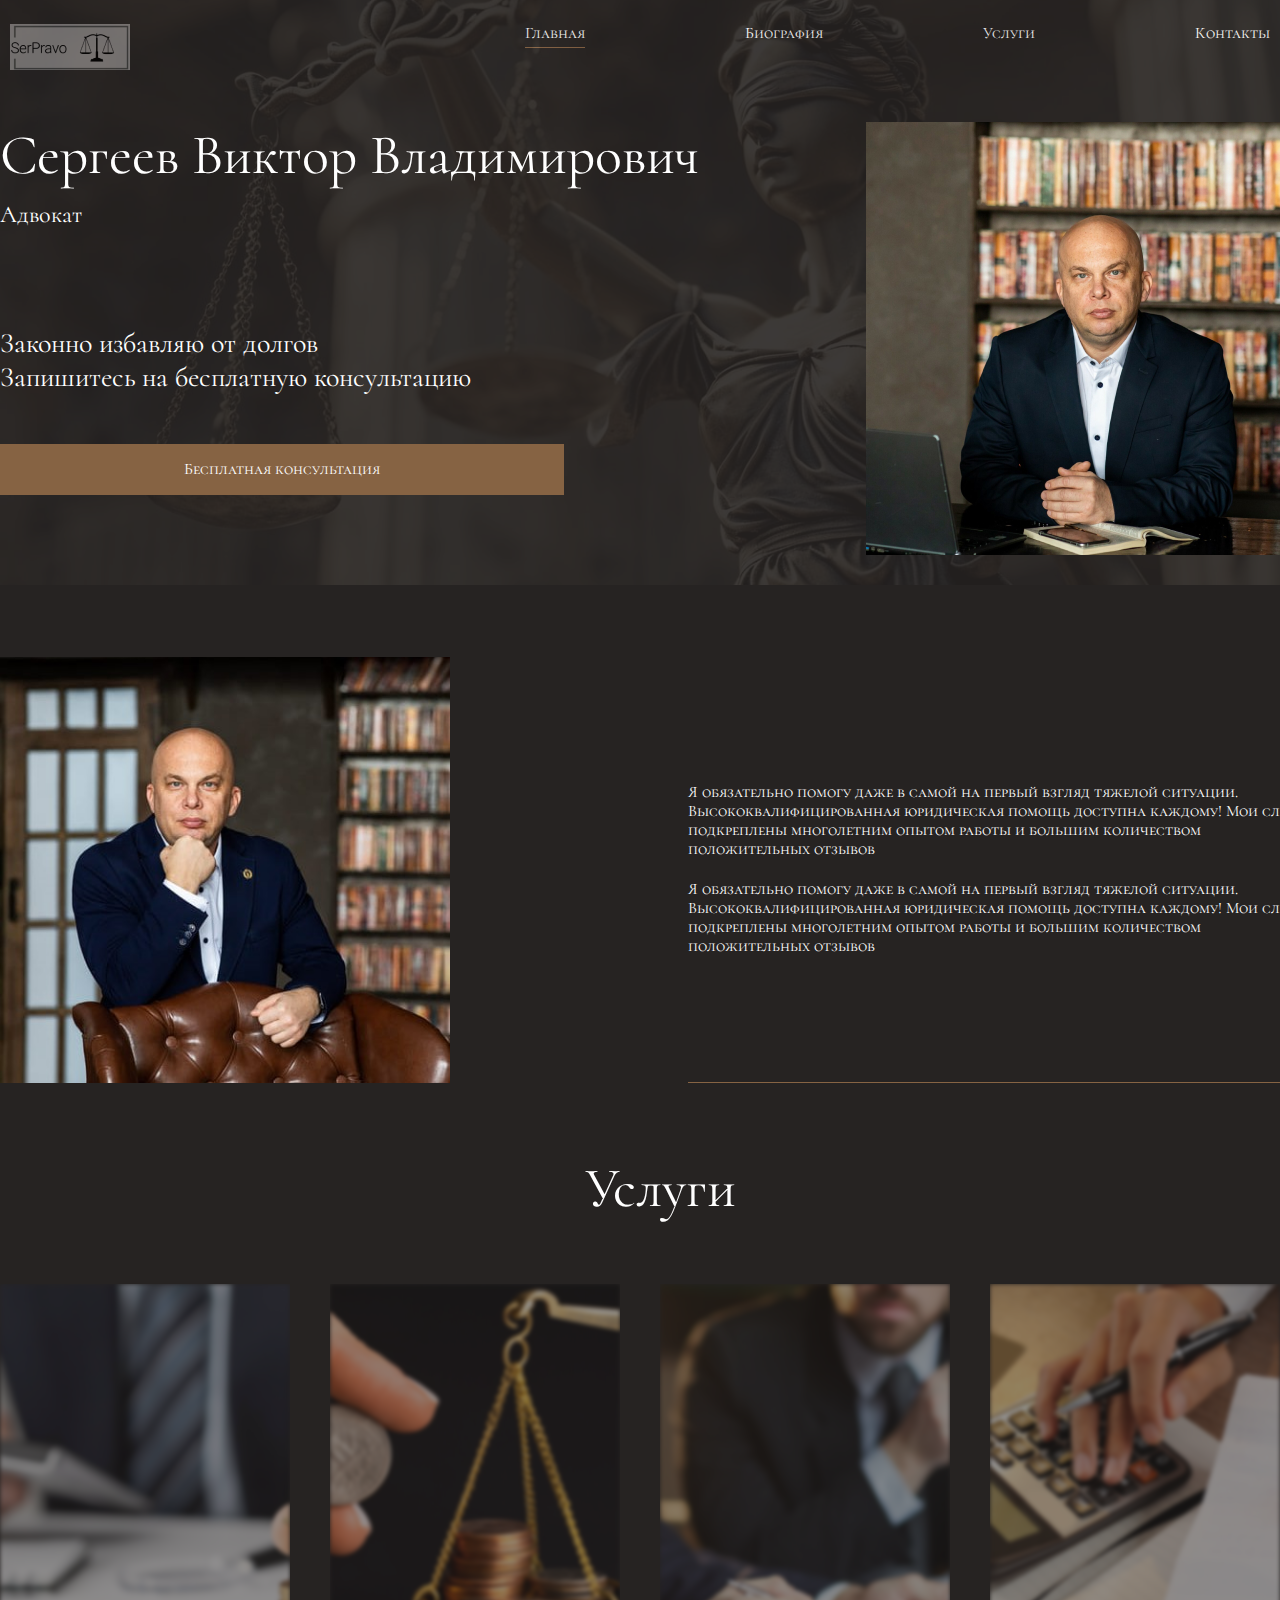
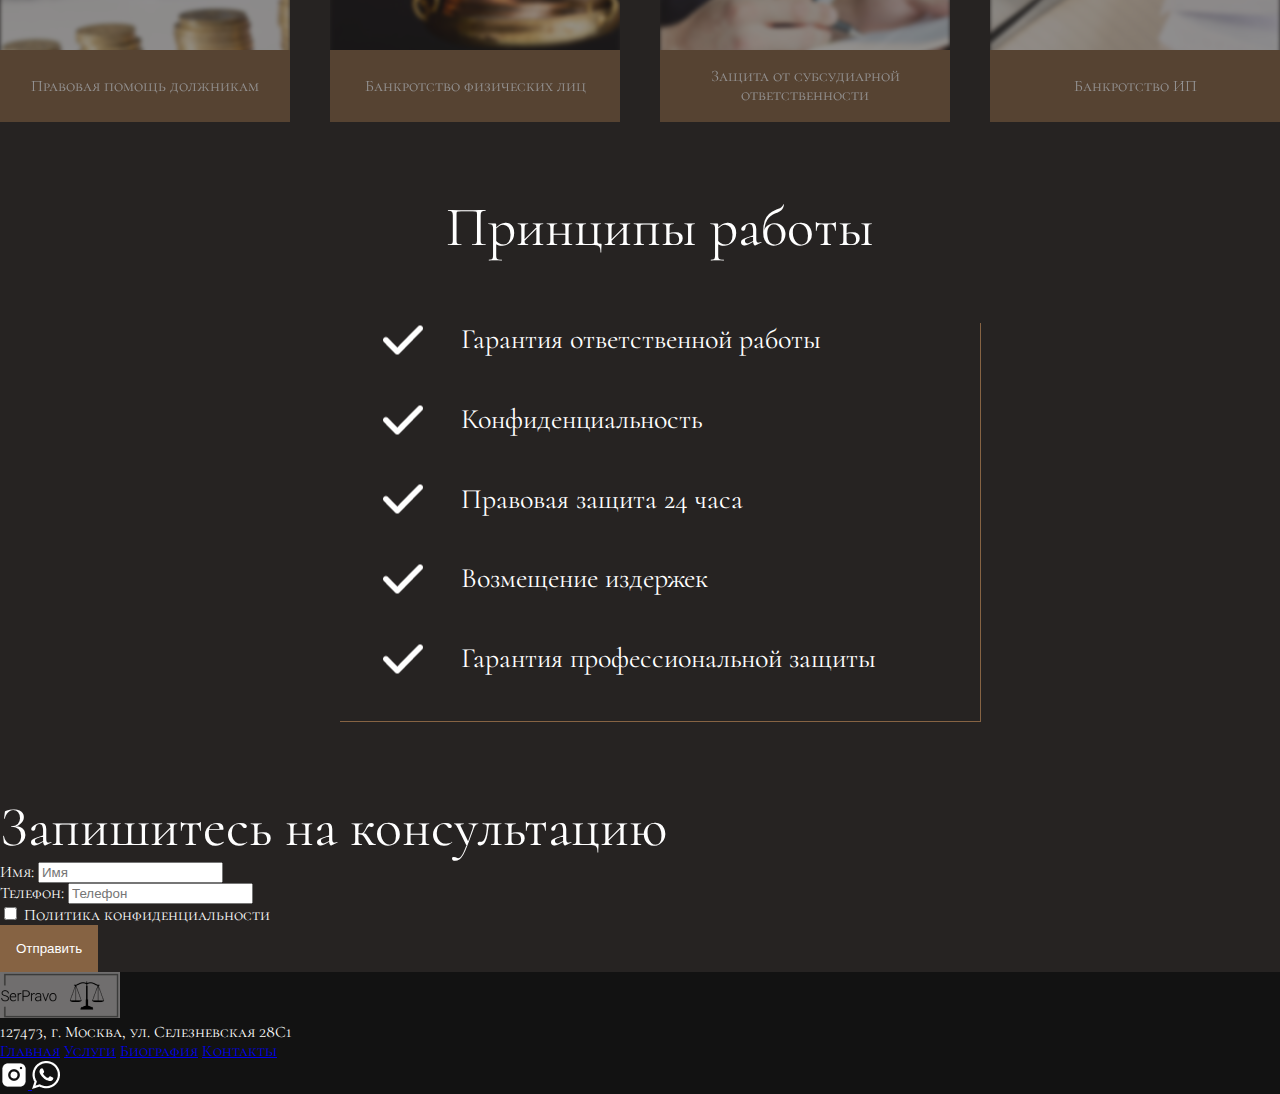
==== commit 9a60b6a7: "editing css" ====
--- a/index.html
+++ b/index.html
@@ -22,7 +22,7 @@
   <header class="header">
     <div class="header__container">
       <a class="header__logo_link" href="index.html">
-        <img class="header__logo_img" src="img/logo.png" srcset="img/location_icon@2x.png 2x" width="120" height="46" alt="Лого фирмы">
+        <img class="header__logo_img" src="img/logo.png" srcset="img/logo@2x.png 2x" width="120" height="46" alt="SerPravo">
       </a>
       <nav class="header__navigation">
         <ul class="header__navigation_list">
@@ -45,19 +45,18 @@
   <main>
     <div class="intro">
       <div class="intro__container">
-        <img class="intro__image" src="img/person_01.jpg" width="454" height="433" alt="Sergeev V.V." >
+        <img class="intro__image" src="img/person_01.jpg" srcset="img/person_01@2x.jpg 2x" width="454" height="433" alt="Sergeev V.V." >
         <div class="intro__content">
-          <h2 class="introe__title">Сергеев Виктор Владимирович</h2>
-          <h4 class="introe__position">Адвокат</h4>
-          <h3 class="intro__info">Законно избавляю от долгов</h3>
-          <h3 class="intro__info">Запишитесь на бесплатную консультацию</h3>
-          <a class="button intro__button" href="#">Записаться на бесплатную консультацию</a>
+          <h2 class="intro__title">Сергеев Виктор Владимирович</h2>
+          <h4 class="intro__position">Адвокат</h4>
+          <h3 class="intro__info">Законно избавляю от долгов<br>Запишитесь на бесплатную консультацию</h3>
+          <a class="button intro__button" href="#">Бесплатная консультация</a>
         </div>
       </div>
     </div>
     <div class="about">
       <div class="about__container">
-        <img class="about__image" src="img/person_02.jpg" alt="Sergeev V.V.">
+        <img class="about__image" src="img/person_02.jpg" srcset="img/person_02@2x.jpg 2x" alt="Sergeev V.V.">
         <div class="about__content">
           <p class="about__info">Я обязательно помогу даже в самой на первый взгляд тяжелой ситуации. Высококвалифицированная юридическая помощь доступна каждому!
             Мои слова подкреплены многолетним опытом работы и большим количеством положительных отзывов</p>
@@ -66,21 +65,29 @@
         </div>
       </div>
     </div>
-    <section class="advantages">
-      <div class="advantages__container">
-        <h2 class="advantages__title">Услуги</h2>
-        <ul class="advantages__list">
-          <li class="advantages__item advantages__item--help">
-            <a class="advantages__link" href="services.html#help">Правовая помощь должникам</a>
+    <section class="advantage">
+      <div class="advantage__container">
+        <h2 class="advantage__title">Услуги</h2>
+        <ul class="advantage__list">
+          <li class="advantage__item advantage__item--help">
+            <div class="advantage__item-content">
+              <a class="advantage__link" href="services.html#help">Правовая помощь должникам</a>
+            </div>
           </li>
-          <li class="advantages__item advantages__item--bankrupt_ind">
-            <a class="advantages__link" href="services.html#bankrupt-ind">Банкротство физических лиц</a>
+          <li class="advantage__item advantage__item--bankrupt_ind">
+            <div class="advantage__item-content">
+              <a class="advantage__link" href="services.html#bankrupt-ind">Банкротство физических лиц</a>
+            </div>
           </li>
-          <li class="advantages__item advantages__item--protect">
-            <a class="advantages__link" href="services.html#protect">Защита от субсудиарной ответственности</a>
+          <li class="advantage__item advantage__item--protect">
+            <div class="advantage__item-content">
+              <a class="advantage__link" href="services.html#protect">Защита от субсудиарной ответственности</a>
+            </div>
           </li>
-          <li class="advantages__item advantages__item--bankrupt_biz">
-            <a class="advantages__link" href="services.html#bankrupt-biz">Банкротство ИП</a>
+          <li class="advantage__item advantage__item--bankrupt_biz">
+            <div class="advantage__item-content">
+              <a class="advantage__link" href="services.html#bankrupt-biz">Банкротство ИП</a>
+            </div>
           </li>
         </ul>
       </div>
@@ -89,11 +96,31 @@
       <div class="rules_container">
         <h2 class="rules__title">Принципы работы</h2>
         <ul class="rules__list">
-          <li class="rules__item">Принцип 1</li>
-          <li class="rules__item">Принцип 2</li>
-          <li class="rules__item">Принцип 3</li>
-          <li class="rules__item">Принцип 4</li>
-          <li class="rules__item">Принцип 5</li>
+          <li class="rules__item">
+            <H3 class="rules__info">
+              Гарантия ответственной работы
+            </H3>
+          </li>
+          <li class="rules__item">
+            <H3 class="rules__info">
+              Конфиденциальность
+            </H3>
+          </li>
+          <li class="rules__item">
+            <H3 class="rules__info">
+              Правовая защита 24 часа
+            </H3>
+          </li>
+          <li class="rules__item">
+            <H3 class="rules__info">
+              Возмещение издержек
+            </H3>
+          </li>
+          <li class="rules__item">
+            <H3 class="rules__info">
+              Гарантия профессиональной защиты
+            </H3>
+          </li>
         </ul>
       </div>
     </section>
@@ -118,7 +145,7 @@
 
 <footer class="footer">
   <a class="footer__logo_link" href="index.html">
-    <img class="footer__logo_img" src="img/logo.png" srcset="img/location_icon@2x.png 2x" width="120" height="46" alt="Лого фирмы">
+    <img class="footer__logo_img" src="img/logo.png" srcset="img/logo@2x.png 2x" width="120" height="46" alt="SerPravo">
   </a>
   <p class="footer__adress">127473, г. Москва, ул. Селезневская 28С1</p>
   <div class="footer__links_container">
@@ -129,10 +156,10 @@
   </div>
   <div class="footer_socials">
     <a class="footer__instagram_link" href="#">
-      <img class="footer__instagram_image" src="img/instagram_icon.png" alt="Instagram">
+      <img class="footer__instagram_image" src="img/instagram_icon.png" srcset="img/instagram_icon@2x.png 2x" alt="Instagram">
     </a>
     <a class="footer__whatsapp_link" href="#">
-      <img class="footer__whatsapp_image" src="img/whatsapp-icon.png" alt="WhatsApp">
+      <img class="footer__whatsapp_image" src="img/whatsapp-icon.png" srcset="img/whatsapp-icon@2x.png 2x" alt="WhatsApp">
     </a>
   </div>
 </footer>
--- a/css/style.css
+++ b/css/style.css
@@ -10,6 +10,9 @@
 /* ==========================================================================
    Base styles: opinionated defaults
    ========================================================================== */
+@import "rules.css";
+@import "advantage.css";
+@import "about.css";
 @import "intro.css";
 @import "header.css";
 @import "base.css";
@@ -18,10 +21,9 @@
 .button {
   background-color: #866343;
   color: white;
-  padding: 10px 20px;
+  padding: 16px;
   text-decoration: none;
   border: none;
-  border-radius: 5px;
 }
 
 .button:hover {
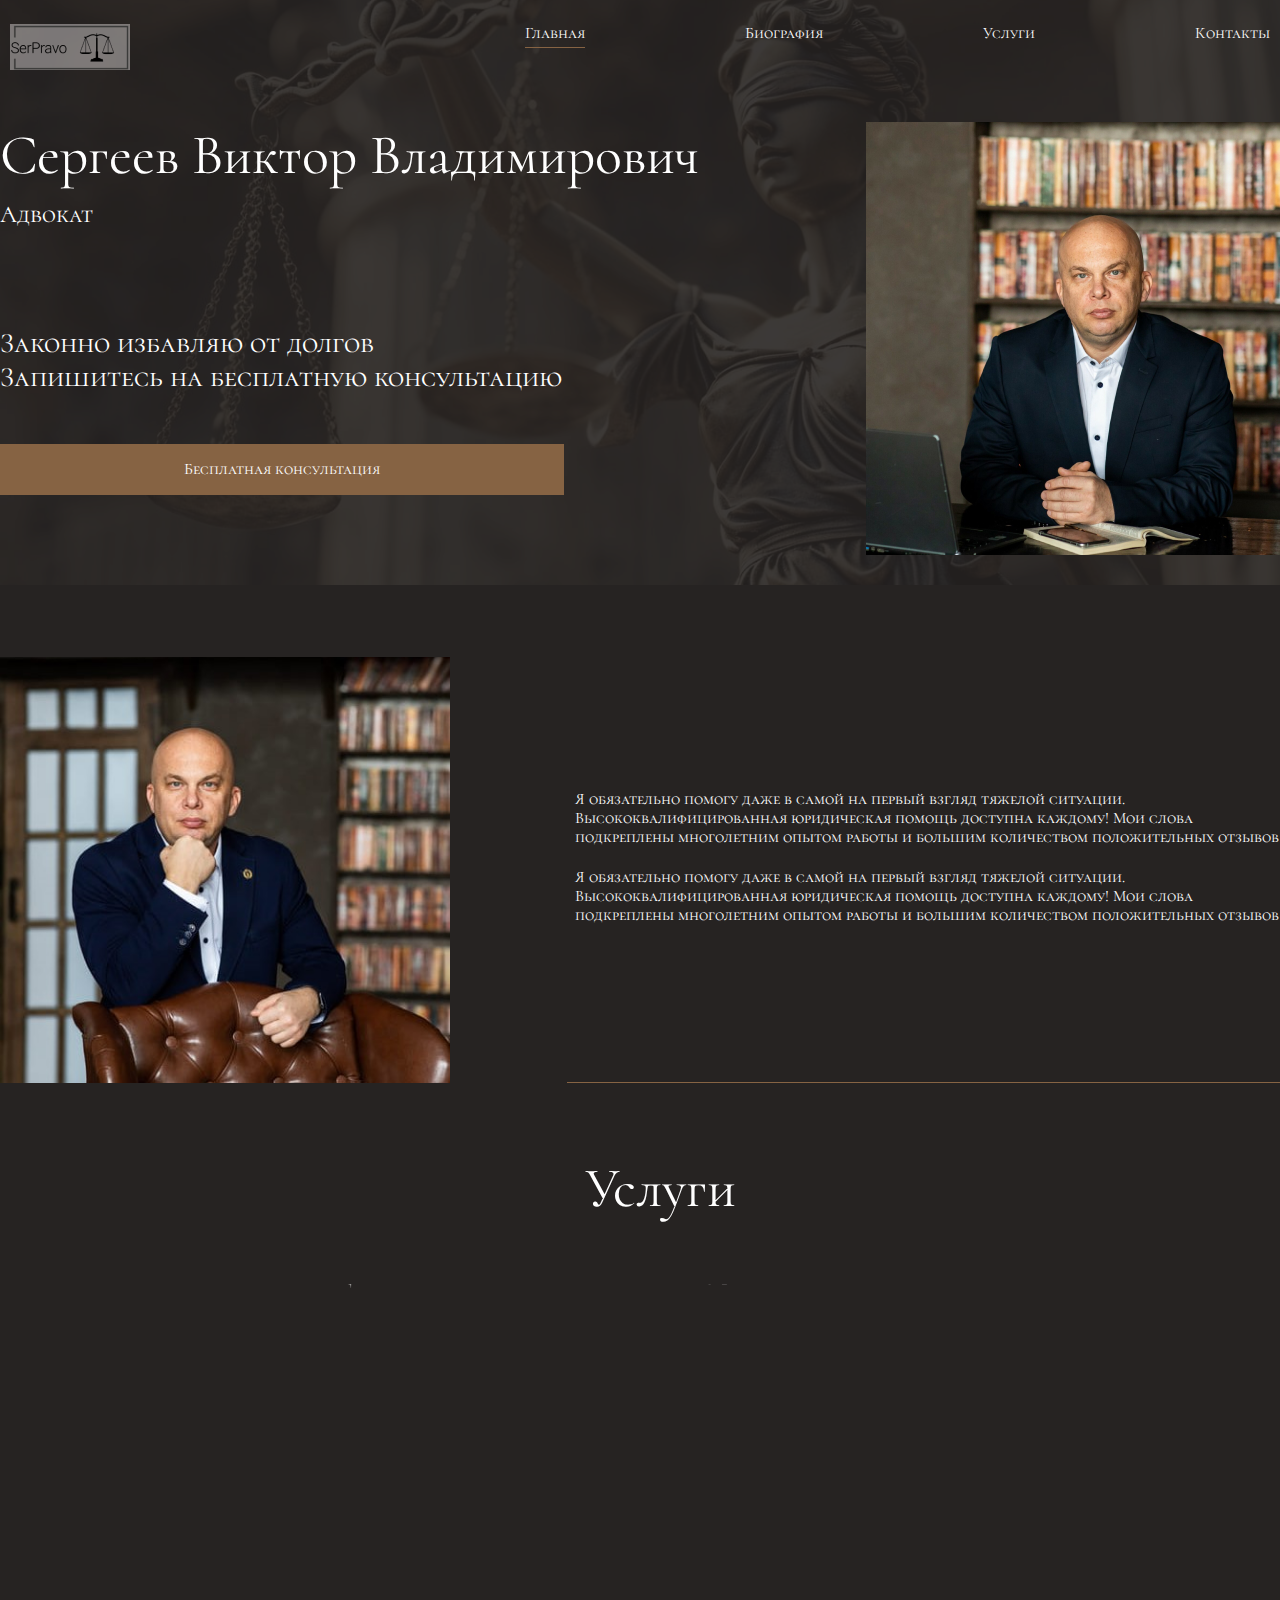
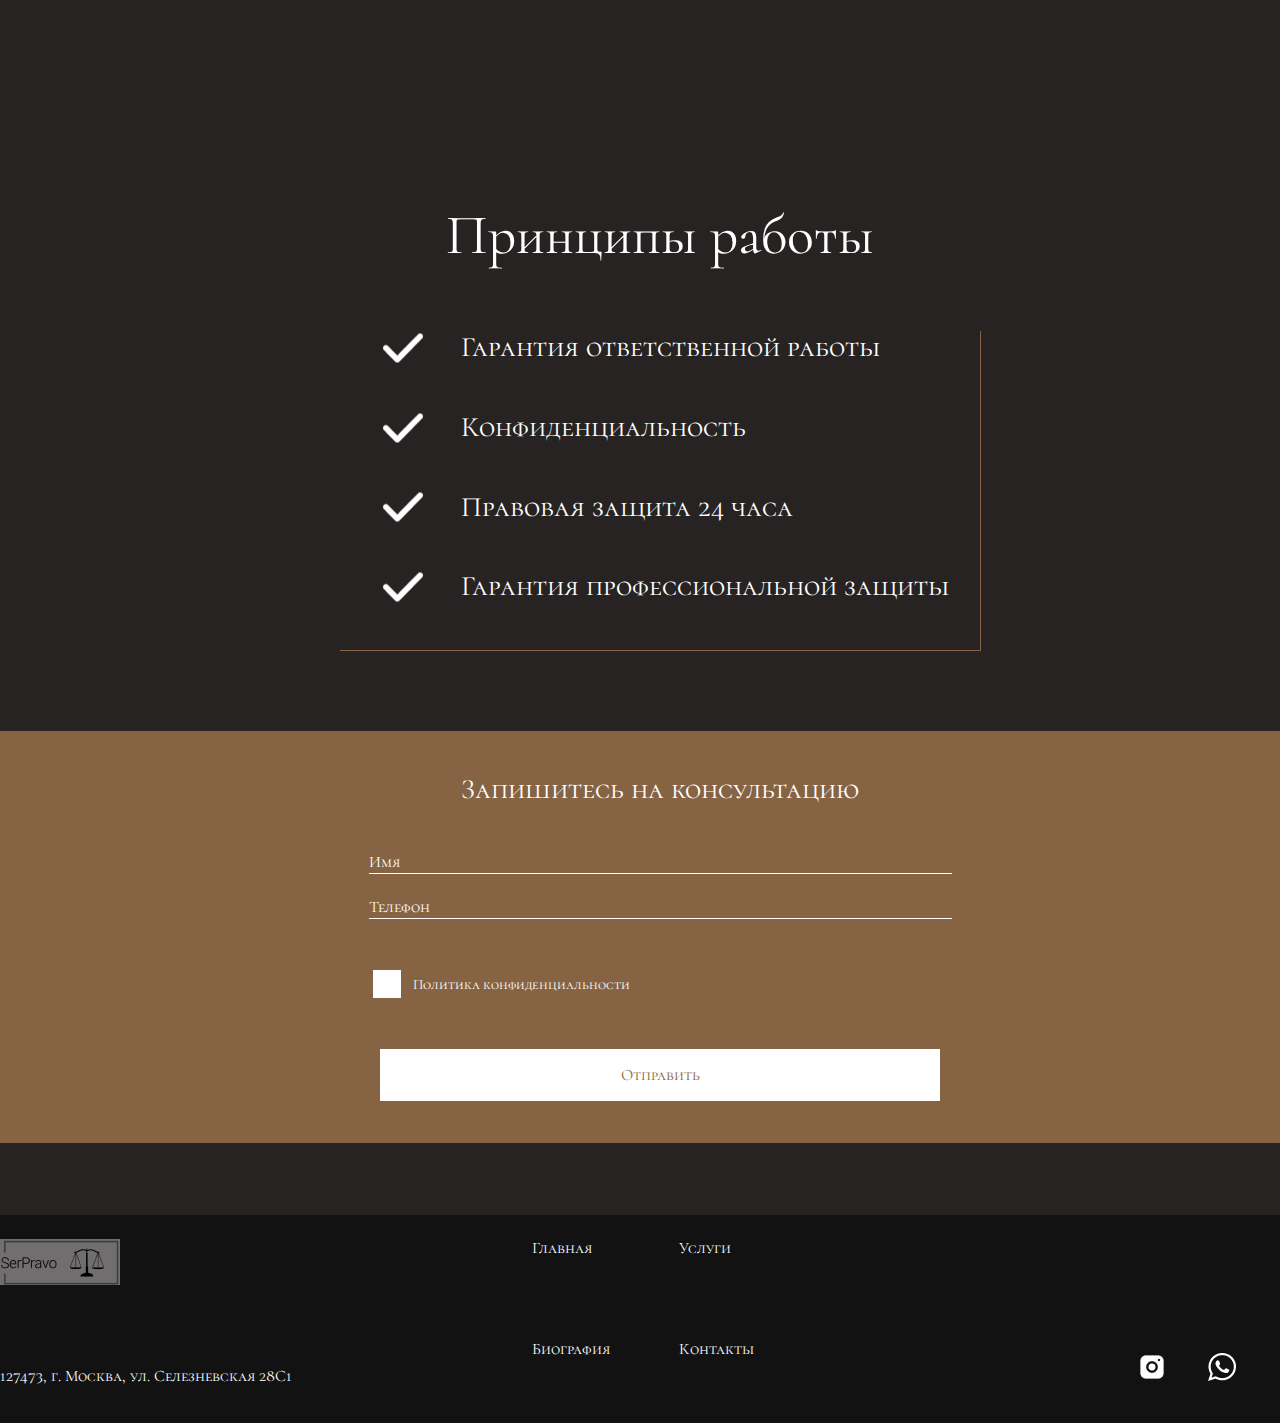
==== commit b16082ce: "editing css" ====
--- a/index.html
+++ b/index.html
@@ -1,167 +1,183 @@
 <!doctype html>
 <html class="no-js" lang="ru">
 
-<head>
-  <meta charset="utf-8">
-  <meta name="viewport" content="width=device-width, initial-scale=1">
-  <title>Ser pravo</title>
+  <head>
+    <meta charset="utf-8">
+    <meta name="viewport" content="width=device-width, initial-scale=1">
+    <title>Ser pravo</title>
 
-  <link rel="preconnect" href="https://fonts.googleapis.com">
-  <link rel="preconnect" href="https://fonts.gstatic.com" crossorigin>
-  <link href="https://fonts.googleapis.com/css2?family=Cormorant+SC:wght@300;400;500;600;700&family=Cormorant:ital,wght@0,300..700;1,300..700&display=swap" rel="stylesheet">
+    <link rel="preconnect" href="https://fonts.googleapis.com">
+    <link rel="preconnect" href="https://fonts.gstatic.com" crossorigin>
+    <link href="https://fonts.googleapis.com/css2?family=Cormorant+SC:wght@300;400;500;600;700&family=Cormorant:ital,wght@0,300..700;1,300..700&display=swap" rel="stylesheet">
 
-  <link rel="stylesheet" href="css/style.css">
-  <meta name="description" content="">
+    <link rel="stylesheet" href="css/style.css">
+    <meta name="description" content="">
 
-  <link rel="icon" href="img/favicon.ico" sizes="any">
-  <link rel="icon" href="img/icon.svg" type="image/svg+xml">
-  <link rel="apple-touch-icon" href="img/icon.png">
-</head>
-
-<body class="body">
-  <header class="header">
-    <div class="header__container">
-      <a class="header__logo_link" href="index.html">
-        <img class="header__logo_img" src="img/logo.png" srcset="img/logo@2x.png 2x" width="120" height="46" alt="SerPravo">
-      </a>
-      <nav class="header__navigation">
-        <ul class="header__navigation_list">
-          <li class="header__navigation_item">
-            <a class="header__link header__link--active" href="index.html">Главная</a>
-          </li>
-          <li class="header__biography_item">
-            <a class="header__link" href="biography.html">Биография</a>
-          </li>
-          <li class="header__services_item">
-            <a class="header__link" href="services.html">Услуги</a>
-          </li>
-          <li class="header__contacts_item">
-            <a class="header__link" href="contacts.html">Контакты</a>
-          </li>
-        </ul>
-      </nav>
-    </div>
-  </header>
-  <main>
-    <div class="intro">
-      <div class="intro__container">
-        <img class="intro__image" src="img/person_01.jpg" srcset="img/person_01@2x.jpg 2x" width="454" height="433" alt="Sergeev V.V." >
-        <div class="intro__content">
-          <h2 class="intro__title">Сергеев Виктор Владимирович</h2>
-          <h4 class="intro__position">Адвокат</h4>
-          <h3 class="intro__info">Законно избавляю от долгов<br>Запишитесь на бесплатную консультацию</h3>
-          <a class="button intro__button" href="#">Бесплатная консультация</a>
+    <link rel="icon" href="img/favicon.ico" sizes="any">
+    <link rel="icon" href="img/icon.svg" type="image/svg+xml">
+    <link rel="apple-touch-icon" href="img/icon.png">
+  </head>
+  <body class="body">
+    <header class="header">
+      <div class="header__container">
+        <a class="header__logo_link" href="index.html">
+          <img class="header__logo_img" src="img/logo.png" srcset="img/logo@2x.png 2x" width="120" height="46" alt="SerPravo">
+        </a>
+        <nav class="header__navigation">
+          <ul class="header__navigation_list">
+            <li class="header__navigation_item">
+              <a class="header__link header__link--active" href="index.html">Главная</a>
+            </li>
+            <li class="header__biography_item">
+              <a class="header__link" href="biography.html">Биография</a>
+            </li>
+            <li class="header__services_item">
+              <a class="header__link" href="services.html">Услуги</a>
+            </li>
+            <li class="header__contacts_item">
+              <a class="header__link" href="contacts.html">Контакты</a>
+            </li>
+          </ul>
+        </nav>
+      </div>
+    </header>
+    <main>
+      <div class="intro">
+        <div class="intro__container">
+          <img class="intro__image" src="img/person_01.jpg" srcset="img/person_01@2x.jpg 2x" width="454" height="433" alt="Sergeev V.V." >
+          <div class="intro__content">
+            <h2 class="intro__title">Сергеев Виктор Владимирович</h2>
+            <h4 class="intro__position">Адвокат</h4>
+            <h3 class="intro__info">Законно избавляю от долгов<br>Запишитесь на бесплатную консультацию</h3>
+            <a class="button intro__button" href="#">Бесплатная консультация</a>
+          </div>
         </div>
       </div>
-    </div>
-    <div class="about">
-      <div class="about__container">
-        <img class="about__image" src="img/person_02.jpg" srcset="img/person_02@2x.jpg 2x" alt="Sergeev V.V.">
-        <div class="about__content">
-          <p class="about__info">Я обязательно помогу даже в самой на первый взгляд тяжелой ситуации. Высококвалифицированная юридическая помощь доступна каждому!
-            Мои слова подкреплены многолетним опытом работы и большим количеством положительных отзывов</p>
-          <p class="about__info">Я обязательно помогу даже в самой на первый взгляд тяжелой ситуации. Высококвалифицированная юридическая помощь доступна каждому!
-            Мои слова подкреплены многолетним опытом работы и большим количеством положительных отзывов</p>
+      <div class="about">
+        <div class="about__container">
+          <img class="about__image" src="img/person_02.jpg" srcset="img/person_02@2x.jpg 2x" alt="Sergeev V.V.">
+          <div class="about__content">
+            <p class="about__info">Я обязательно помогу даже в самой на первый взгляд тяжелой ситуации. Высококвалифицированная юридическая помощь доступна каждому!
+              Мои слова подкреплены многолетним опытом работы и большим количеством положительных отзывов</p>
+            <p class="about__info">Я обязательно помогу даже в самой на первый взгляд тяжелой ситуации. Высококвалифицированная юридическая помощь доступна каждому!
+              Мои слова подкреплены многолетним опытом работы и большим количеством положительных отзывов</p>
+          </div>
         </div>
       </div>
+      <section class="advantage">
+        <div class="advantage__container">
+          <h2 class="advantage__title">Услуги</h2>
+          <ul class="advantage__list">
+            <li class="advantage__item">
+              <a class="advantage__link advantage__link--help" href="services.html#help">
+                <H4 class="advantage__item-content">
+                  Правовая помощь должникам
+                </H4>
+              </a>
+            </li>
+            <li class="advantage__item">
+              <a class="advantage__link advantage__link--bankrupt_ind" href="services.html#bankrupt-ind">
+                <H4 class="advantage__item-content">
+                  Банкротство физических лиц
+                </H4>
+              </a>
+            </li>
+            <li class="advantage__item">
+              <a class="advantage__link advantage__link--protect" href="services.html#protect">
+                <H4 class="advantage__item-content">
+                  Защита от субсудиарной ответственности
+                </H4>
+              </a>
+            </li>
+            <li class="advantage__item">
+              <a class="advantage__link advantage__link--bankrupt_biz" href="services.html#bankrupt-biz">
+                <H4 class="advantage__item-content">
+                  Банкротство ИП
+                </H4>
+              </a>
+            </li>
+          </ul>
+        </div>
+      </section>
+      <section class="rules">
+        <div class="rules_container">
+          <h2 class="rules__title">Принципы работы</h2>
+          <ul class="rules__list">
+            <li class="rules__item">
+              <H3 class="rules__info">
+                Гарантия ответственной работы
+              </H3>
+            </li>
+            <li class="rules__item">
+              <H3 class="rules__info">
+                Конфиденциальность
+              </H3>
+            </li>
+            <li class="rules__item">
+              <H3 class="rules__info">
+                Правовая защита 24 часа
+              </H3>
+            </li>
+            <li class="rules__item">
+              <H3 class="rules__info">
+                Гарантия профессиональной защиты
+              </H3>
+            </li>
+          </ul>
+        </div>
+      </section>
+      <form class="form" method="POST" action="">
+        <div class="form__container">
+          <h3 class="form__title">Запишитесь на консультацию</h3>
+          <div class="form__content">
+            <div class="form__name">
+              <label class="visually-hidden" for="name">
+                <p class="form__label">Имя</p>
+              </label>
+              <input class="form__input" type="text" id="name" name="name" placeholder="">
+            </div>
+            <div class="form__phone">
+              <label class="visually-hidden" for="phone">
+                <p class="form__label">Телефон</p>
+              </label>
+              <input class="form__input" type="text" id="phone" name="phone" placeholder="">
+            </div>
+            <div class="form__accept">
+              <input class="form__checkbox" type="checkbox" id="agree" name="agree">
+              <label class="form__link" for="agree">
+                <a class="form__policy" href="#">
+                  Политика конфиденциальности
+                </a>
+              </label>
+            </div>
+          </div>
+          <button class="form__button button" type="submit">Отправить</button>
+        </div>
+      </form>
+    </main>
+  </body>
+  <footer class="footer">
+    <div class="footer__container">
+      <div class="footer__left">
+        <a class="footer__logo_link" href="index.html">
+          <img class="footer__logo_img" src="img/logo.png" srcset="img/logo@2x.png 2x" width="120" height="46" alt="SerPravo">
+        </a>
+        <p class="footer__adress">127473, г. Москва, ул. Селезневская 28С1</p>
+      </div>
+      <div class="footer__links_container">
+        <a class="footer__link" href="index.html">Главная</a>
+        <a class="footer__link" href="services.html">Услуги</a>
+        <a class="footer__link" href="biography.html">Биография</a>
+        <a class="footer__link" href="contacts.html">Контакты</a>
+      </div>
+      <div class="footer_socials">
+        <a class="footer__instagram_link" href="#">
+          <img class="footer__instagram_image" src="img/instagram_icon.png" srcset="img/instagram_icon@2x.png 2x" alt="Instagram">
+        </a>
+        <a class="footer__whatsapp_link" href="#">
+          <img class="footer__whatsapp_image" src="img/whatsapp-icon.png" srcset="img/whatsapp-icon@2x.png 2x" alt="WhatsApp">
+        </a>
+      </div>
     </div>
-    <section class="advantage">
-      <div class="advantage__container">
-        <h2 class="advantage__title">Услуги</h2>
-        <ul class="advantage__list">
-          <li class="advantage__item advantage__item--help">
-            <div class="advantage__item-content">
-              <a class="advantage__link" href="services.html#help">Правовая помощь должникам</a>
-            </div>
-          </li>
-          <li class="advantage__item advantage__item--bankrupt_ind">
-            <div class="advantage__item-content">
-              <a class="advantage__link" href="services.html#bankrupt-ind">Банкротство физических лиц</a>
-            </div>
-          </li>
-          <li class="advantage__item advantage__item--protect">
-            <div class="advantage__item-content">
-              <a class="advantage__link" href="services.html#protect">Защита от субсудиарной ответственности</a>
-            </div>
-          </li>
-          <li class="advantage__item advantage__item--bankrupt_biz">
-            <div class="advantage__item-content">
-              <a class="advantage__link" href="services.html#bankrupt-biz">Банкротство ИП</a>
-            </div>
-          </li>
-        </ul>
-      </div>
-    </section>
-    <section class="rules">
-      <div class="rules_container">
-        <h2 class="rules__title">Принципы работы</h2>
-        <ul class="rules__list">
-          <li class="rules__item">
-            <H3 class="rules__info">
-              Гарантия ответственной работы
-            </H3>
-          </li>
-          <li class="rules__item">
-            <H3 class="rules__info">
-              Конфиденциальность
-            </H3>
-          </li>
-          <li class="rules__item">
-            <H3 class="rules__info">
-              Правовая защита 24 часа
-            </H3>
-          </li>
-          <li class="rules__item">
-            <H3 class="rules__info">
-              Возмещение издержек
-            </H3>
-          </li>
-          <li class="rules__item">
-            <H3 class="rules__info">
-              Гарантия профессиональной защиты
-            </H3>
-          </li>
-        </ul>
-      </div>
-    </section>
-    <form class="form" method="POST" action="">
-      <h2 class="form__title">Запишитесь на консультацию</h2>
-        <div class="form__content">
-          <label class="visually-hidden" for="name">Имя:</label>
-          <input class="form__input" type="text" id="name" name="name" placeholder="Имя">
-        </div>
-        <div class="form__content">
-          <label class="visually-hidden" for="phone">Телефон:</label>
-          <input class="form__input" type="text" id="phone" name="phone" placeholder="Телефон">
-        </div>
-        <div class="form__content">
-          <input class="form__checkbox" type="checkbox" id="agree" name="agree">
-          <label class="form__input" for="agree">Политика конфиденциальности</label>
-        </div>
-        <button class="button form__button" type="submit">Отправить</button>
-    </form>
-  </main>
-</body>
-
-<footer class="footer">
-  <a class="footer__logo_link" href="index.html">
-    <img class="footer__logo_img" src="img/logo.png" srcset="img/logo@2x.png 2x" width="120" height="46" alt="SerPravo">
-  </a>
-  <p class="footer__adress">127473, г. Москва, ул. Селезневская 28С1</p>
-  <div class="footer__links_container">
-    <a class="footer__link" href="index.html">Главная</a>
-    <a class="footer__link" href="services.html">Услуги</a>
-    <a class="footer__link" href="biography.html">Биография</a>
-    <a class="footer__link" href="contacts.html">Контакты</a>
-  </div>
-  <div class="footer_socials">
-    <a class="footer__instagram_link" href="#">
-      <img class="footer__instagram_image" src="img/instagram_icon.png" srcset="img/instagram_icon@2x.png 2x" alt="Instagram">
-    </a>
-    <a class="footer__whatsapp_link" href="#">
-      <img class="footer__whatsapp_image" src="img/whatsapp-icon.png" srcset="img/whatsapp-icon@2x.png 2x" alt="WhatsApp">
-    </a>
-  </div>
-</footer>
-
+  </footer>
 </html>
--- a/css/style.css
+++ b/css/style.css
@@ -10,27 +10,20 @@
 /* ==========================================================================
    Base styles: opinionated defaults
    ========================================================================== */
+@import "variables.css";
+@import "base.css";
+@import "header.css";
+@import "footer.css";
+@import "intro.css";
+@import "about.css";
+@import "advantage.css";
 @import "rules.css";
-@import "advantage.css";
-@import "about.css";
-@import "intro.css";
-@import "header.css";
-@import "base.css";
-@import "variables.css";
-
-.button {
-  background-color: #866343;
-  color: white;
-  padding: 16px;
-  text-decoration: none;
-  border: none;
-}
-
-.button:hover {
-  background-color: #674C33;
-}
-
-.footer {
-  background-color: #121212;
-}
-
+@import "form.css";
+@import "services.css";
+@import "visitcard_ser.css";
+@import "visitcard_bio.css";
+@import "visitcard_con.css";
+@import "commitment.css";
+@import "education.css";
+@import "certificates.css";
+@import "contacts.css";
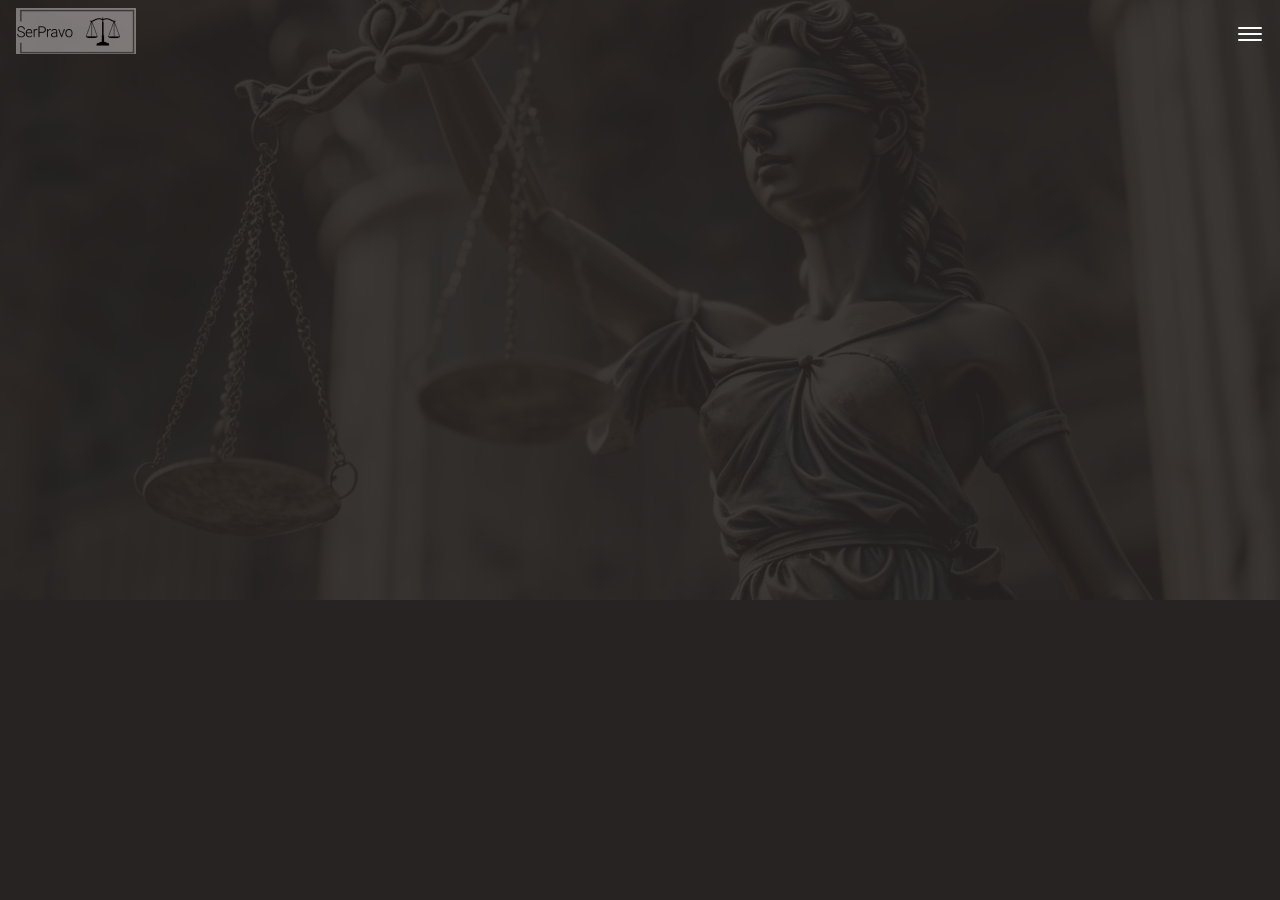
==== commit 0da1b4df: "editing css" ====
--- a/index.html
+++ b/index.html
@@ -1,9 +1,9 @@
 <!doctype html>
 <html class="no-js" lang="ru">
-
   <head>
     <meta charset="utf-8">
     <meta name="viewport" content="width=device-width, initial-scale=1">
+    <meta name="viewport" content="width=device-width, minimum-scale=1 maximum-scale=1">
     <title>Ser pravo</title>
 
     <link rel="preconnect" href="https://fonts.googleapis.com">
@@ -18,44 +18,52 @@
     <link rel="apple-touch-icon" href="img/icon.png">
   </head>
   <body class="body">
-    <header class="header">
-      <div class="header__container">
-        <a class="header__logo_link" href="index.html">
-          <img class="header__logo_img" src="img/logo.png" srcset="img/logo@2x.png 2x" width="120" height="46" alt="SerPravo">
-        </a>
-        <nav class="header__navigation">
-          <ul class="header__navigation_list">
-            <li class="header__navigation_item">
-              <a class="header__link header__link--active" href="index.html">Главная</a>
-            </li>
-            <li class="header__biography_item">
-              <a class="header__link" href="biography.html">Биография</a>
-            </li>
-            <li class="header__services_item">
-              <a class="header__link" href="services.html">Услуги</a>
-            </li>
-            <li class="header__contacts_item">
-              <a class="header__link" href="contacts.html">Контакты</a>
-            </li>
-          </ul>
-        </nav>
-      </div>
-    </header>
-    <main>
-      <div class="intro">
+    <div class="body__index_container">
+      <header class="header">
+        <div class="header__container">
+          <a class="header__logo_link" href="index.html">
+            <img class="header__logo_img" src="img/logo.png" srcset="img/logo@2x.png 2x" width="120" height="46" alt="SerPravo">
+          </a>
+          <button class="header__button" id="headerButton" type="button">
+            <span class="span_button"></span>
+          </button>
+          <nav class="header__navigation">
+            <ul class="header__navigation_list">
+              <li class="header__navigation_item">
+                <a class="header__link header__link--active" href="index.html">Главная</a>
+              </li>
+              <li class="header__biography_item">
+                <a class="header__link" href="biography.html">Биография</a>
+              </li>
+              <li class="header__services_item">
+                <a class="header__link" href="services.html">Услуги</a>
+              </li>
+              <li class="header__contacts_item">
+                <a class="header__link" href="contacts.html">Контакты</a>
+              </li>
+            </ul>
+          </nav>
+        </div>
+      </header>
+      <!--<div class="intro">
         <div class="intro__container">
           <img class="intro__image" src="img/person_01.jpg" srcset="img/person_01@2x.jpg 2x" width="454" height="433" alt="Sergeev V.V." >
           <div class="intro__content">
-            <h2 class="intro__title">Сергеев Виктор Владимирович</h2>
-            <h4 class="intro__position">Адвокат</h4>
-            <h3 class="intro__info">Законно избавляю от долгов<br>Запишитесь на бесплатную консультацию</h3>
+            <h1 class="intro__title">Сергеев Виктор Владимирович</h1>
+            <p class="intro__position">Адвокат</p>
+            <p class="intro__info">Законно избавляю от долгов<br>Запишитесь на бесплатную консультацию</p>
             <a class="button intro__button" href="#">Бесплатная консультация</a>
           </div>
         </div>
       </div>
+    </div>-->
+    <!--<main>
       <div class="about">
         <div class="about__container">
-          <img class="about__image" src="img/person_02.jpg" srcset="img/person_02@2x.jpg 2x" alt="Sergeev V.V.">
+          <picture class="about__image">
+            <source class="about__image-web" media="(max-width: 1339px)" src="img/person_02_mobile.jpg" srcset="img/person_02_mobile@2x.jpg 2x" alt="Sergeev V.V.">
+            <img class="about__image-mobile" src="img/person_02.jpg" srcset="img/person_02@2x.jpg 2x" alt="Sergeev V.V.">
+          </picture>
           <div class="about__content">
             <p class="about__info">Я обязательно помогу даже в самой на первый взгляд тяжелой ситуации. Высококвалифицированная юридическая помощь доступна каждому!
               Мои слова подкреплены многолетним опытом работы и большим количеством положительных отзывов</p>
@@ -69,31 +77,31 @@
           <h2 class="advantage__title">Услуги</h2>
           <ul class="advantage__list">
             <li class="advantage__item">
-              <a class="advantage__link advantage__link--help" href="services.html#help">
-                <H4 class="advantage__item-content">
+              <a class="advantage__link advantage__link&#45;&#45;help" href="services.html#help">
+                <p class="advantage__item-content">
                   Правовая помощь должникам
-                </H4>
+                </p>
               </a>
             </li>
             <li class="advantage__item">
-              <a class="advantage__link advantage__link--bankrupt_ind" href="services.html#bankrupt-ind">
-                <H4 class="advantage__item-content">
+              <a class="advantage__link advantage__link&#45;&#45;bankrupt_ind" href="services.html#bankrupt-ind">
+                <p class="advantage__item-content">
                   Банкротство физических лиц
-                </H4>
+                </p>
               </a>
             </li>
             <li class="advantage__item">
-              <a class="advantage__link advantage__link--protect" href="services.html#protect">
-                <H4 class="advantage__item-content">
+              <a class="advantage__link advantage__link&#45;&#45;protect" href="services.html#protect">
+                <p class="advantage__item-content">
                   Защита от субсудиарной ответственности
-                </H4>
+                </p>
               </a>
             </li>
             <li class="advantage__item">
-              <a class="advantage__link advantage__link--bankrupt_biz" href="services.html#bankrupt-biz">
-                <H4 class="advantage__item-content">
+              <a class="advantage__link advantage__link&#45;&#45;bankrupt_biz" href="services.html#bankrupt-biz">
+                <p class="advantage__item-content">
                   Банкротство ИП
-                </H4>
+                </p>
               </a>
             </li>
           </ul>
@@ -104,24 +112,24 @@
           <h2 class="rules__title">Принципы работы</h2>
           <ul class="rules__list">
             <li class="rules__item">
-              <H3 class="rules__info">
+              <p class="rules__info">
                 Гарантия ответственной работы
-              </H3>
+              </p>
             </li>
             <li class="rules__item">
-              <H3 class="rules__info">
+              <p class="rules__info">
                 Конфиденциальность
-              </H3>
+              </p>
             </li>
             <li class="rules__item">
-              <H3 class="rules__info">
+              <p class="rules__info">
                 Правовая защита 24 часа
-              </H3>
+              </p>
             </li>
             <li class="rules__item">
-              <H3 class="rules__info">
+              <p class="rules__info">
                 Гарантия профессиональной защиты
-              </H3>
+              </p>
             </li>
           </ul>
         </div>
@@ -154,30 +162,31 @@
           <button class="form__button button" type="submit">Отправить</button>
         </div>
       </form>
-    </main>
+    </main>-->
+    <!--<footer class="footer">
+      <div class="footer__container">
+        <div class="footer__left">
+          <a class="footer__logo_link" href="index.html">
+            <img class="footer__logo_img" src="img/logo.png" srcset="img/logo@2x.png 2x" width="120" height="46" alt="SerPravo">
+          </a>
+          <p class="footer__adress">127473, г. Москва, ул. Селезневская 28С1</p>
+        </div>
+        <div class="footer__links_container">
+          <a class="footer__link" href="index.html">Главная</a>
+          <a class="footer__link" href="services.html">Услуги</a>
+          <a class="footer__link" href="biography.html">Биография</a>
+          <a class="footer__link" href="contacts.html">Контакты</a>
+        </div>
+        <div class="footer_socials">
+          <a class="footer__instagram_link" href="#">
+            <img class="footer__instagram_image" src="img/instagram_icon.png" srcset="img/instagram_icon@2x.png 2x" alt="Instagram">
+          </a>
+          <a class="footer__whatsapp_link" href="#">
+            <img class="footer__whatsapp_image" src="img/whatsapp-icon.png" srcset="img/whatsapp-icon@2x.png 2x" alt="WhatsApp">
+          </a>
+        </div>
+      </div>
+    </footer>-->
+    <script src="js/menu.js"></script>
   </body>
-  <footer class="footer">
-    <div class="footer__container">
-      <div class="footer__left">
-        <a class="footer__logo_link" href="index.html">
-          <img class="footer__logo_img" src="img/logo.png" srcset="img/logo@2x.png 2x" width="120" height="46" alt="SerPravo">
-        </a>
-        <p class="footer__adress">127473, г. Москва, ул. Селезневская 28С1</p>
-      </div>
-      <div class="footer__links_container">
-        <a class="footer__link" href="index.html">Главная</a>
-        <a class="footer__link" href="services.html">Услуги</a>
-        <a class="footer__link" href="biography.html">Биография</a>
-        <a class="footer__link" href="contacts.html">Контакты</a>
-      </div>
-      <div class="footer_socials">
-        <a class="footer__instagram_link" href="#">
-          <img class="footer__instagram_image" src="img/instagram_icon.png" srcset="img/instagram_icon@2x.png 2x" alt="Instagram">
-        </a>
-        <a class="footer__whatsapp_link" href="#">
-          <img class="footer__whatsapp_image" src="img/whatsapp-icon.png" srcset="img/whatsapp-icon@2x.png 2x" alt="WhatsApp">
-        </a>
-      </div>
-    </div>
-  </footer>
 </html>
--- a/css/style.css
+++ b/css/style.css
@@ -27,3 +27,7 @@
 @import "education.css";
 @import "certificates.css";
 @import "contacts.css";
+@import "body_index.css";
+@import "body_biography.css";
+@import "body_services.css";
+@import "body_contacts.css";
